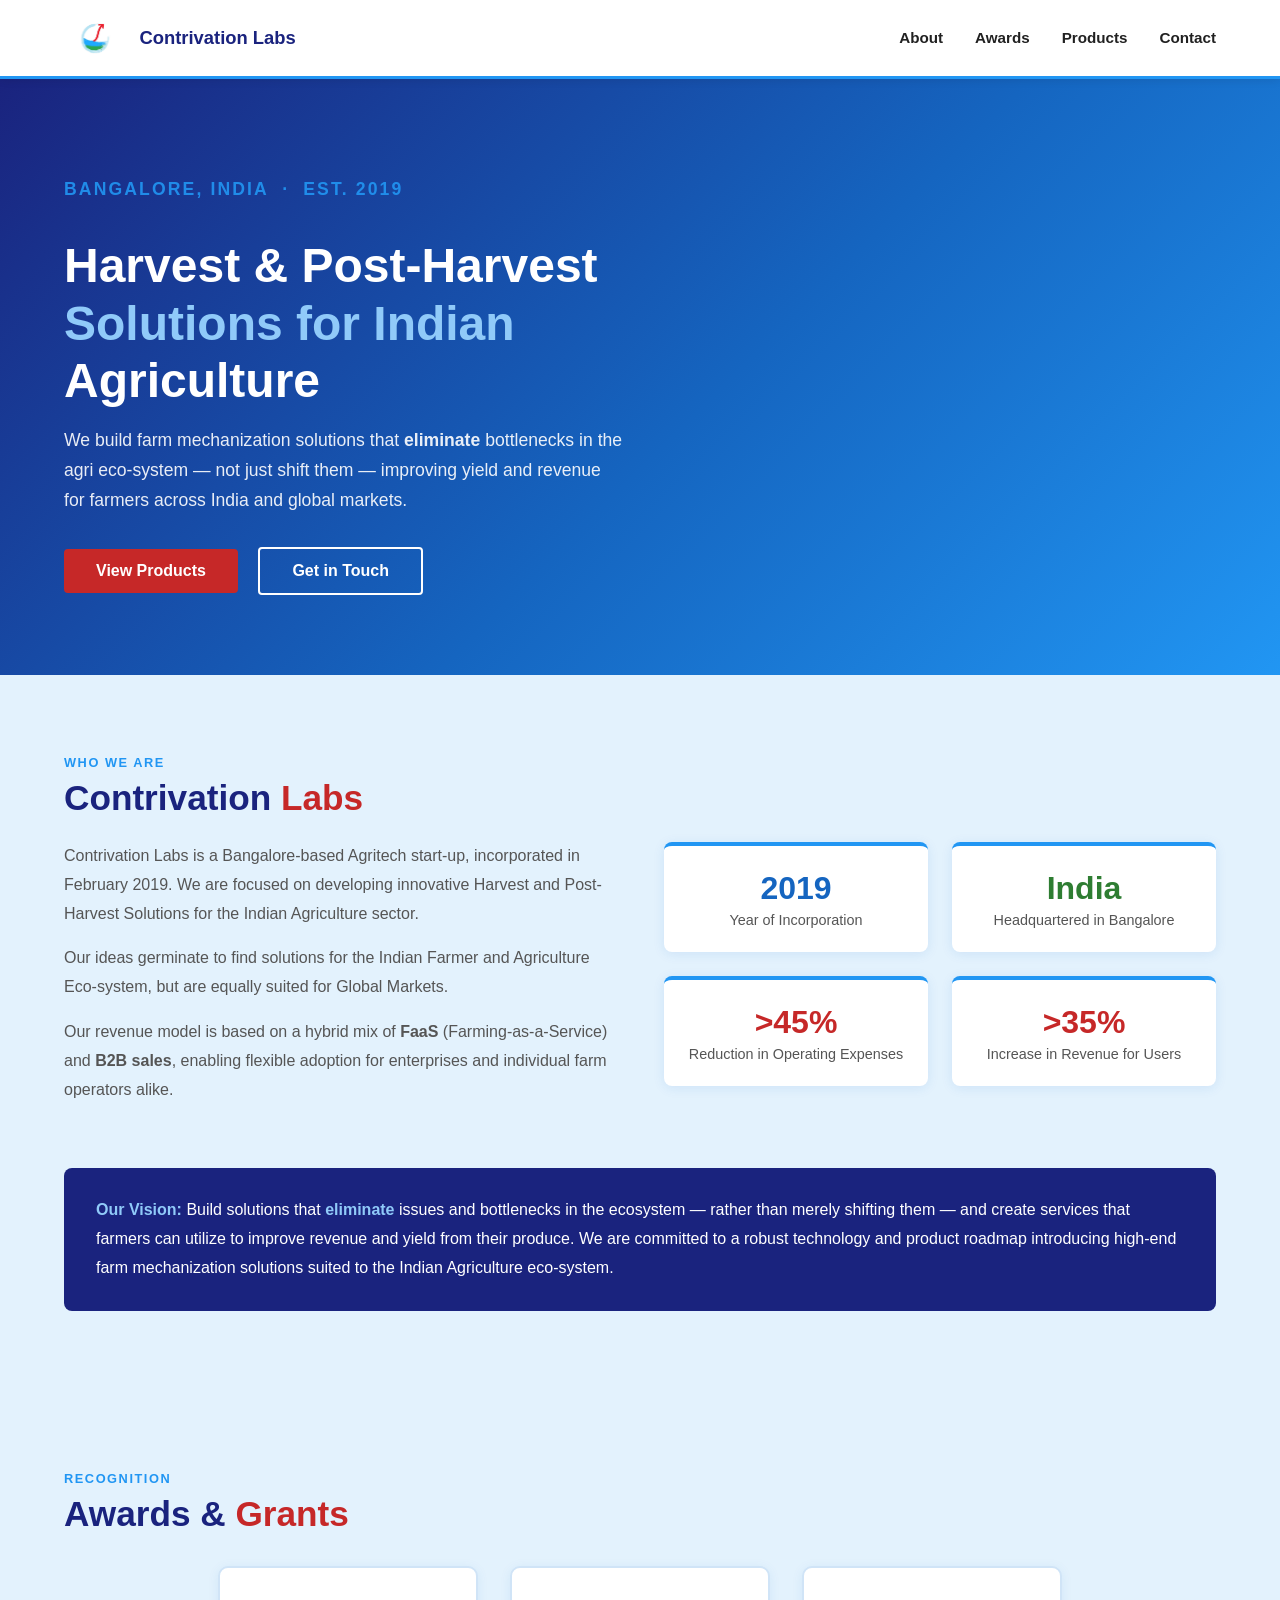
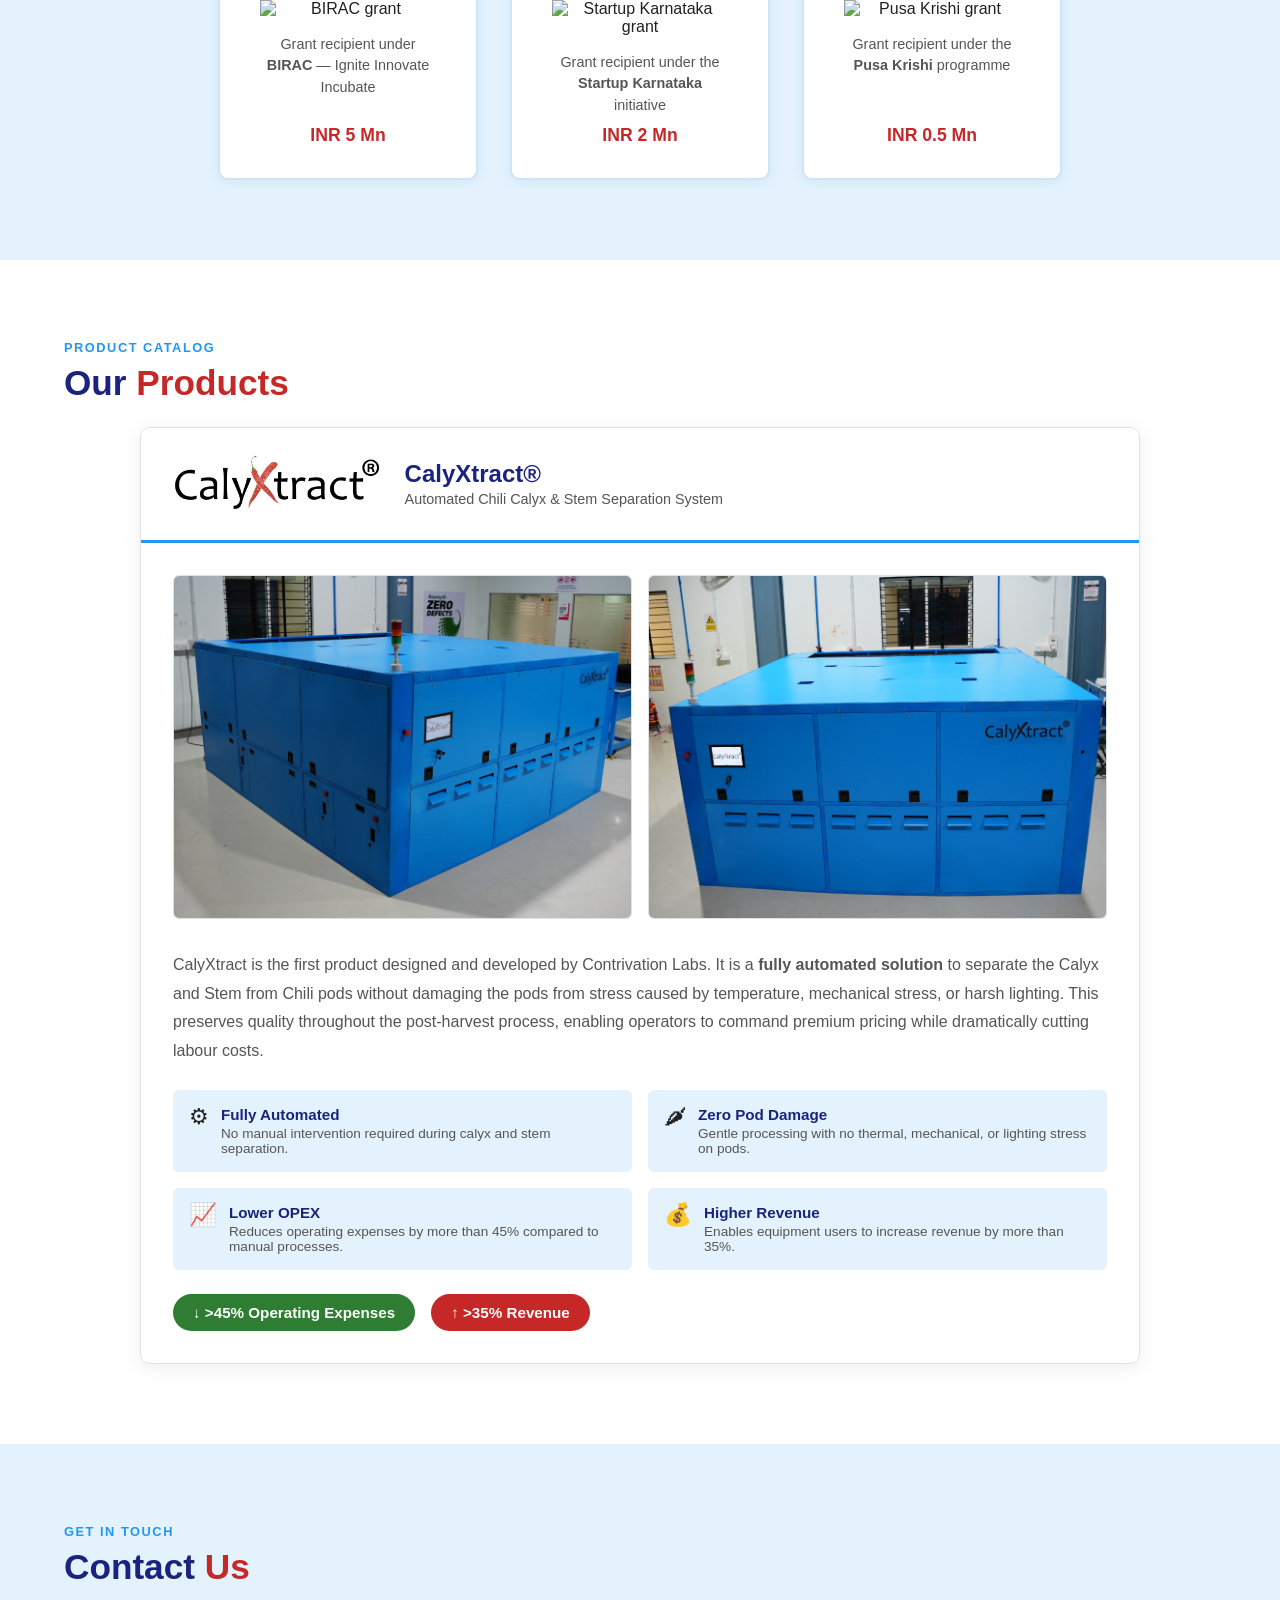
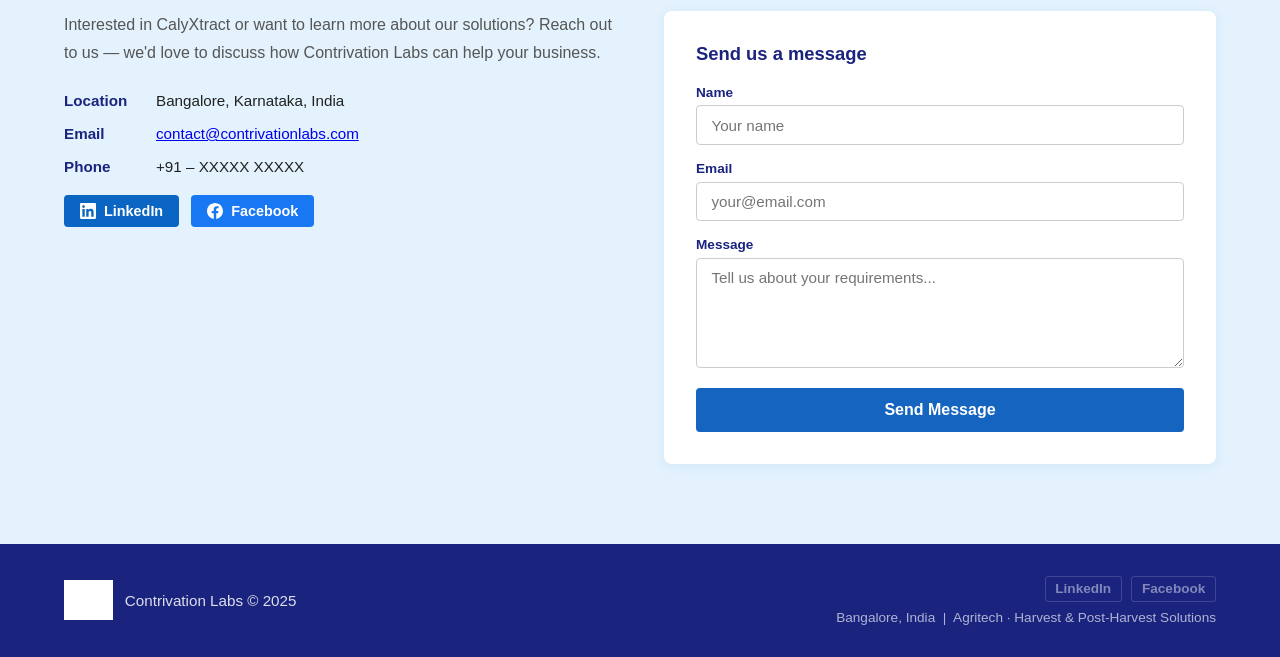
==== index.html @ 37bd9222 "Add 3 awards to section" ====
<!DOCTYPE html>
<html lang="en">
<head>
  <meta charset="UTF-8" />
  <meta name="viewport" content="width=device-width, initial-scale=1.0" />
  <title>Contrivation Labs | Agritech Solutions</title>
  <style>
    *, *::before, *::after { box-sizing: border-box; margin: 0; padding: 0; }

    :root {
      --blue:       #1565C0;
      --blue-light: #2196F3;
      --blue-pale:  #E3F2FD;
      --green:      #2E7D32;
      --red:        #C62828;
      --dark:       #1A237E;
      --text:       #212121;
      --muted:      #555;
      --white:      #ffffff;
    }

    html { scroll-behavior: smooth; }
    body { font-family: 'Segoe UI', Arial, sans-serif; color: var(--text); }

    /* ── NAV ── */
    nav {
      position: sticky; top: 0; z-index: 100;
      background: var(--white);
      border-bottom: 3px solid var(--blue-light);
      display: flex; align-items: center; justify-content: space-between;
      padding: 0.75rem 5%;
      box-shadow: 0 2px 8px rgba(0,0,0,0.08);
    }
    .nav-brand {
      display: flex; align-items: center; gap: 0.75rem;
      text-decoration: none;
    }
    .nav-brand img { height: 52px; width: auto; }
    .nav-brand span {
      font-size: 1.15rem; font-weight: 700;
      color: var(--dark); line-height: 1.2;
    }
    .nav-links { display: flex; gap: 2rem; list-style: none; }
    .nav-links a {
      text-decoration: none; font-weight: 600; font-size: 0.95rem;
      color: var(--text); transition: color 0.2s;
    }
    .nav-links a:hover { color: var(--blue-light); }

    /* ── HERO ── */
    #hero {
      background: linear-gradient(135deg, var(--dark) 0%, var(--blue) 55%, var(--blue-light) 100%);
      color: var(--white);
      padding: 6rem 5% 5rem;
      display: flex; align-items: center; gap: 3rem;
      min-height: 480px;
    }
    .hero-text { flex: 1; }
    .hero-text h1 {
      font-size: clamp(2rem, 4vw, 3rem);
      line-height: 1.2; margin-bottom: 1rem;
    }
    .hero-text h1 span { color: #90CAF9; }
    .hero-text p {
      font-size: 1.1rem; max-width: 560px;
      opacity: 0.9; margin-bottom: 2rem; line-height: 1.7;
    }
    .btn {
      display: inline-block; padding: 0.8rem 2rem;
      border-radius: 4px; font-weight: 700; font-size: 1rem;
      text-decoration: none; transition: opacity 0.2s, transform 0.15s;
    }
    .btn:hover { opacity: 0.85; transform: translateY(-2px); }
    .btn-primary { background: var(--red); color: var(--white); }
    .btn-outline {
      border: 2px solid var(--white); color: var(--white);
      margin-left: 1rem;
    }
    .hero-logo { flex: 0 0 auto; }
    .hero-logo img { height: 200px; width: auto; opacity: 0.92; }

    /* ── SECTIONS ── */
    section { padding: 5rem 5%; }
    .section-label {
      font-size: 0.8rem; font-weight: 700; letter-spacing: 0.12em;
      text-transform: uppercase; color: var(--blue-light);
      margin-bottom: 0.5rem;
    }
    h2.section-title {
      font-size: clamp(1.6rem, 3vw, 2.2rem);
      color: var(--dark); margin-bottom: 1.5rem;
    }
    h2.section-title span { color: var(--red); }

    /* ── ABOUT ── */
    #about { background: var(--blue-pale); }
    .about-grid {
      display: grid;
      grid-template-columns: 1fr 1fr;
      gap: 3rem; align-items: start;
    }
    .about-text p {
      color: var(--muted); line-height: 1.8;
      margin-bottom: 1rem; font-size: 1rem;
    }
    .about-stats {
      display: grid; grid-template-columns: 1fr 1fr;
      gap: 1.5rem;
    }
    .stat-card {
      background: var(--white); border-radius: 8px;
      padding: 1.5rem; text-align: center;
      box-shadow: 0 2px 12px rgba(21,101,192,0.1);
      border-top: 4px solid var(--blue-light);
    }
    .stat-card .stat-num {
      font-size: 2rem; font-weight: 800; color: var(--blue);
    }
    .stat-card .stat-num.red { color: var(--red); }
    .stat-card p { color: var(--muted); font-size: 0.9rem; margin-top: 0.3rem; }
    .vision-box {
      grid-column: 1 / -1;
      background: var(--dark); color: var(--white);
      border-radius: 8px; padding: 1.75rem 2rem;
      font-size: 1rem; line-height: 1.8;
    }
    .vision-box strong { color: #90CAF9; }

    /* ── CATALOG ── */
    #catalog { background: var(--white); }
    .product-card {
      border: 1px solid #e0e0e0; border-radius: 10px;
      overflow: hidden; max-width: 1000px;
      margin: 0 auto;
      box-shadow: 0 4px 20px rgba(0,0,0,0.07);
    }
    .product-header {
      background: var(--white);
      border-bottom: 3px solid var(--blue-light);
      padding: 1.5rem 2rem; display: flex;
      align-items: center; gap: 1.5rem;
    }
    .product-header img { height: 64px; width: auto; }
    .product-header div h3 { font-size: 1.5rem; color: var(--dark); }
    .product-header div p { color: var(--muted); font-size: 0.9rem; margin-top: 0.2rem; }
    .product-body { padding: 2rem; }
    .product-images {
      display: grid; grid-template-columns: 1fr 1fr;
      gap: 1rem; margin-bottom: 2rem;
    }
    .product-images img {
      width: 100%; border-radius: 6px;
      object-fit: cover; aspect-ratio: 4/3;
      border: 1px solid #e0e0e0;
    }
    .product-desc {
      color: var(--muted); line-height: 1.8;
      font-size: 1rem; margin-bottom: 1.5rem;
    }
    .benefits {
      display: grid; grid-template-columns: 1fr 1fr;
      gap: 1rem;
    }
    .benefit {
      display: flex; align-items: flex-start; gap: 0.75rem;
      background: var(--blue-pale); padding: 1rem;
      border-radius: 6px;
    }
    .benefit-icon {
      font-size: 1.4rem; flex-shrink: 0;
      line-height: 1;
    }
    .benefit h4 { font-size: 0.95rem; color: var(--dark); margin-bottom: 0.2rem; }
    .benefit p  { font-size: 0.85rem; color: var(--muted); }
    .savings-bar {
      display: flex; gap: 1rem; margin-top: 1.5rem; flex-wrap: wrap;
    }
    .saving-pill {
      background: var(--green); color: var(--white);
      padding: 0.6rem 1.25rem; border-radius: 30px;
      font-weight: 700; font-size: 0.95rem;
    }
    .saving-pill.red-pill { background: var(--red); }

    /* ── CONTACT ── */
    #contact { background: var(--blue-pale); }
    .contact-grid {
      display: grid; grid-template-columns: 1fr 1fr;
      gap: 3rem; align-items: start;
    }
    .contact-info p {
      color: var(--muted); line-height: 1.8; margin-bottom: 1.5rem;
    }
    .contact-detail {
      display: flex; align-items: flex-start; gap: 0.75rem;
      margin-bottom: 1rem; font-size: 0.95rem; color: var(--text);
    }
    .contact-detail strong { min-width: 80px; color: var(--dark); }
    .contact-form {
      background: var(--white); border-radius: 8px;
      padding: 2rem; box-shadow: 0 2px 12px rgba(21,101,192,0.08);
    }
    .contact-form h3 {
      font-size: 1.15rem; color: var(--dark);
      margin-bottom: 1.25rem;
    }
    .form-group { margin-bottom: 1rem; }
    .form-group label {
      display: block; font-size: 0.85rem; font-weight: 600;
      color: var(--dark); margin-bottom: 0.35rem;
    }
    .form-group input,
    .form-group textarea {
      width: 100%; padding: 0.65rem 0.9rem;
      border: 1px solid #ccc; border-radius: 4px;
      font-size: 0.95rem; font-family: inherit;
      transition: border-color 0.2s;
    }
    .form-group input:focus,
    .form-group textarea:focus {
      outline: none; border-color: var(--blue-light);
      box-shadow: 0 0 0 3px rgba(33,150,243,0.12);
    }
    .form-group textarea { resize: vertical; min-height: 110px; }
    .btn-submit {
      background: var(--blue); color: var(--white);
      border: none; cursor: pointer; width: 100%;
      padding: 0.8rem; border-radius: 4px;
      font-size: 1rem; font-weight: 700;
      transition: background 0.2s, transform 0.15s;
    }
    .btn-submit:hover { background: var(--dark); transform: translateY(-2px); }

    /* ── FOOTER ── */
    footer {
      background: var(--dark); color: var(--white);
      padding: 2rem 5%; display: flex;
      align-items: center; justify-content: space-between;
      flex-wrap: wrap; gap: 1rem;
    }
    footer .footer-brand { display: flex; align-items: center; gap: 0.75rem; }
    footer .footer-brand img { height: 40px; filter: brightness(0) invert(1); }
    footer .footer-brand span { font-size: 0.95rem; opacity: 0.85; }
    footer .footer-right { font-size: 0.85rem; opacity: 0.65; }
    .social-links { display: flex; gap: 0.75rem; margin-top: 1.25rem; }
    .social-btn {
      display: inline-flex; align-items: center; gap: 0.5rem;
      padding: 0.5rem 1rem; border-radius: 4px;
      font-size: 0.9rem; font-weight: 600; text-decoration: none;
      transition: opacity 0.2s, transform 0.15s;
    }
    .social-btn:hover { opacity: 0.85; transform: translateY(-2px); }
    .social-btn.linkedin { background: #0A66C2; color: var(--white); }
    .social-btn.facebook { background: #1877F2; color: var(--white); }
    .footer-social { display: flex; gap: 0.6rem; }
    .footer-social a {
      color: rgba(255,255,255,0.7); font-size: 0.85rem; font-weight: 600;
      text-decoration: none; padding: 0.3rem 0.6rem;
      border: 1px solid rgba(255,255,255,0.25); border-radius: 3px;
      transition: color 0.2s, border-color 0.2s;
    }
    .footer-social a:hover { color: var(--white); border-color: var(--white); }

    /* ── AWARDS ── */
    #awards { background: var(--blue-pale); }
    .awards-grid {
      display: flex; flex-wrap: wrap; gap: 2rem;
      justify-content: center; margin-top: 2rem;
    }
    .award-card {
      display: flex; flex-direction: column; align-items: center;
      background: var(--white); border-radius: 10px;
      padding: 2rem 2.5rem; text-align: center;
      border: 2px solid #d0e4f7;
      box-shadow: 0 2px 12px rgba(21,101,192,0.08);
      max-width: 260px;
      transition: transform 0.2s, box-shadow 0.2s;
    }
    .award-card:hover {
      transform: translateY(-4px);
      box-shadow: 0 6px 20px rgba(21,101,192,0.14);
    }
    .award-card img { width: 100%; max-width: 180px; height: auto; display: block; margin: 0 auto 1rem; }
    .award-card p { font-size: 0.9rem; color: var(--muted); line-height: 1.5; margin-bottom: 0.5rem; }
    .award-amount { font-size: 1.1rem; font-weight: 800; color: var(--red); margin-top: auto; }

    /* ── RESPONSIVE ── */
    @media (max-width: 768px) {
      #hero { flex-direction: column; padding: 4rem 5%; }
      .hero-logo { display: none; }
      .about-grid { grid-template-columns: 1fr; }
      .about-stats { grid-template-columns: 1fr 1fr; }
      .product-images { grid-template-columns: 1fr; }
      .benefits { grid-template-columns: 1fr; }
      .contact-grid { grid-template-columns: 1fr; }
      .nav-links { gap: 1rem; }
      footer { flex-direction: column; text-align: center; }
    }
  </style>
</head>
<body>

<!-- NAV -->
<nav>
  <a class="nav-brand" href="#hero">
    <img src="media/Logo_Contrivation%20Labs.JPG" alt="Contrivation Labs logo" />
    <span>Contrivation Labs</span>
  </a>
  <ul class="nav-links">
    <li><a href="#about">About</a></li>
    <li><a href="#awards">Awards</a></li>
    <li><a href="#catalog">Products</a></li>
    <li><a href="#contact">Contact</a></li>
  </ul>
</nav>

<!-- HERO -->
<section id="hero">
  <div class="hero-text">
    <p class="section-label">Bangalore, India &nbsp;·&nbsp; Est. 2019</p>
    <h1>Harvest &amp; Post-Harvest<br><span>Solutions for Indian</span><br>Agriculture</h1>
    <p>
      We build farm mechanization solutions that <strong>eliminate</strong> bottlenecks
      in the agri eco-system — not just shift them — improving yield and revenue
      for farmers across India and global markets.
    </p>
    <a class="btn btn-primary" href="#catalog">View Products</a>
    <a class="btn btn-outline" href="#contact">Get in Touch</a>
  </div>
</section>

<!-- ABOUT -->
<section id="about">
  <div>
    <p class="section-label">Who We Are</p>
    <h2 class="section-title">Contrivation <span>Labs</span></h2>
  </div>
  <div class="about-grid">
    <div class="about-text">
      <p>
        Contrivation Labs is a Bangalore-based Agritech start-up, incorporated in
        February 2019. We are focused on developing innovative Harvest and Post-Harvest
        Solutions for the Indian Agriculture sector.
      </p>
      <p>
        Our ideas germinate to find solutions for the Indian Farmer and Agriculture
        Eco-system, but are equally suited for Global Markets.
      </p>
      <p>
        Our revenue model is based on a hybrid mix of <strong>FaaS</strong> (Farming-as-a-Service)
        and <strong>B2B sales</strong>, enabling flexible adoption for enterprises and individual
        farm operators alike.
      </p>
    </div>
    <div class="about-stats">
      <div class="stat-card">
        <div class="stat-num">2019</div>
        <p>Year of Incorporation</p>
      </div>
      <div class="stat-card">
        <div class="stat-num" style="color:var(--green)">India</div>
        <p>Headquartered in Bangalore</p>
      </div>
      <div class="stat-card">
        <div class="stat-num red">&gt;45%</div>
        <p>Reduction in Operating Expenses</p>
      </div>
      <div class="stat-card">
        <div class="stat-num red">&gt;35%</div>
        <p>Increase in Revenue for Users</p>
      </div>
    </div>
    <div class="vision-box">
      <strong>Our Vision:</strong> Build solutions that <strong>eliminate</strong> issues
      and bottlenecks in the ecosystem — rather than merely shifting them — and create
      services that farmers can utilize to improve revenue and yield from their produce.
      We are committed to a robust technology and product roadmap introducing high-end
      farm mechanization solutions suited to the Indian Agriculture eco-system.
    </div>
  </div>
</section>

<!-- AWARDS -->
<section id="awards">
  <p class="section-label">Recognition</p>
  <h2 class="section-title">Awards &amp; <span>Grants</span></h2>
  <div class="awards-grid">
    <div class="award-card">
      <img src="media/birac.png" alt="BIRAC grant" />
      <p>Grant recipient under <strong>BIRAC</strong> — Ignite Innovate Incubate</p>
      <span class="award-amount">INR 5 Mn</span>
    </div>
    <div class="award-card">
      <img src="media/startup_karnataka.png" alt="Startup Karnataka grant" />
      <p>Grant recipient under the <strong>Startup Karnataka</strong> initiative</p>
      <span class="award-amount">INR 2 Mn</span>
    </div>
    <div class="award-card">
      <img src="media/pusa_krishi.png" alt="Pusa Krishi grant" />
      <p>Grant recipient under the <strong>Pusa Krishi</strong> programme</p>
      <span class="award-amount">INR 0.5 Mn</span>
    </div>
  </div>
</section>

<!-- CATALOG -->
<section id="catalog">
  <p class="section-label">Product Catalog</p>
  <h2 class="section-title">Our <span>Products</span></h2>

  <div class="product-card">
    <div class="product-header">
      <img src="media/calyxtract_logo.png" alt="CalyXtract logo" />
      <div>
        <h3>CalyXtract&reg;</h3>
        <p>Automated Chili Calyx &amp; Stem Separation System</p>
      </div>
    </div>
    <div class="product-body">
      <div class="product-images">
        <img src="media/Calyxtract-productpic1.JPG" alt="CalyXtract machine — front-angle view" />
        <img src="media/Calyxtract-productpic2.JPG" alt="CalyXtract machine — front view" />
      </div>

      <p class="product-desc">
        CalyXtract is the first product designed and developed by Contrivation Labs. It is a
        <strong>fully automated solution</strong> to separate the Calyx and Stem from Chili pods
        without damaging the pods from stress caused by temperature, mechanical stress, or
        harsh lighting. This preserves quality throughout the post-harvest process, enabling
        operators to command premium pricing while dramatically cutting labour costs.
      </p>

      <div class="benefits">
        <div class="benefit">
          <div class="benefit-icon">&#9881;</div>
          <div>
            <h4>Fully Automated</h4>
            <p>No manual intervention required during calyx and stem separation.</p>
          </div>
        </div>
        <div class="benefit">
          <div class="benefit-icon">&#127798;</div>
          <div>
            <h4>Zero Pod Damage</h4>
            <p>Gentle processing with no thermal, mechanical, or lighting stress on pods.</p>
          </div>
        </div>
        <div class="benefit">
          <div class="benefit-icon">&#128200;</div>
          <div>
            <h4>Lower OPEX</h4>
            <p>Reduces operating expenses by more than 45% compared to manual processes.</p>
          </div>
        </div>
        <div class="benefit">
          <div class="benefit-icon">&#128176;</div>
          <div>
            <h4>Higher Revenue</h4>
            <p>Enables equipment users to increase revenue by more than 35%.</p>
          </div>
        </div>
      </div>

      <div class="savings-bar">
        <span class="saving-pill">&#8595; &gt;45% Operating Expenses</span>
        <span class="saving-pill red-pill">&#8593; &gt;35% Revenue</span>
      </div>
    </div>
  </div>
</section>

<!-- CONTACT -->
<section id="contact">
  <p class="section-label">Get In Touch</p>
  <h2 class="section-title">Contact <span>Us</span></h2>
  <div class="contact-grid">
    <div class="contact-info">
      <p>
        Interested in CalyXtract or want to learn more about our solutions?
        Reach out to us — we'd love to discuss how Contrivation Labs can help
        your business.
      </p>
      <div class="contact-detail">
        <strong>Location</strong>
        <span>Bangalore, Karnataka, India</span>
      </div>
      <div class="contact-detail">
        <strong>Email</strong>
        <!-- TODO: replace with your contact email -->
        <a href="mailto:contact@contrivationlabs.com">contact@contrivationlabs.com</a>
      </div>
      <div class="contact-detail">
        <strong>Phone</strong>
        <!-- TODO: replace with your phone number -->
        <span>+91 &ndash; XXXXX XXXXX</span>
      </div>
      <div class="social-links">
        <a class="social-btn linkedin" href="https://www.linkedin.com/company/contrivation-labs-pvt-ltd/" target="_blank" rel="noopener">
          <svg width="16" height="16" viewBox="0 0 24 24" fill="currentColor"><path d="M20.45 20.45h-3.55v-5.57c0-1.33-.03-3.04-1.85-3.04-1.85 0-2.14 1.45-2.14 2.94v5.67H9.36V9h3.41v1.56h.05c.47-.9 1.63-1.85 3.35-1.85 3.58 0 4.25 2.36 4.25 5.43v6.31zM5.34 7.43a2.06 2.06 0 1 1 0-4.12 2.06 2.06 0 0 1 0 4.12zm1.78 13.02H3.56V9h3.56v11.45zM22.23 0H1.77C.79 0 0 .77 0 1.72v20.56C0 23.23.79 24 1.77 24h20.46C23.2 24 24 23.23 24 22.28V1.72C24 .77 23.2 0 22.23 0z"/></svg>
          LinkedIn
        </a>
        <a class="social-btn facebook" href="https://www.facebook.com/contrivation.labs?mibextid=ZbWKwL" target="_blank" rel="noopener">
          <svg width="16" height="16" viewBox="0 0 24 24" fill="currentColor"><path d="M24 12.07C24 5.41 18.63 0 12 0S0 5.41 0 12.07C0 18.1 4.39 23.1 10.13 24v-8.44H7.08v-3.49h3.04V9.41c0-3.02 1.8-4.7 4.54-4.7 1.31 0 2.68.24 2.68.24v2.97h-1.51c-1.49 0-1.95.93-1.95 1.88v2.27h3.32l-.53 3.49h-2.79V24C19.61 23.1 24 18.1 24 12.07z"/></svg>
          Facebook
        </a>
      </div>
    </div>

    <div class="contact-form">
      <h3>Send us a message</h3>
      <form action="https://formspree.io/f/YOUR_FORM_ID" method="POST">
        <div class="form-group">
          <label for="name">Name</label>
          <input type="text" id="name" name="name" placeholder="Your name" required />
        </div>
        <div class="form-group">
          <label for="email">Email</label>
          <input type="email" id="email" name="email" placeholder="your@email.com" required />
        </div>
        <div class="form-group">
          <label for="message">Message</label>
          <textarea id="message" name="message" placeholder="Tell us about your requirements..." required></textarea>
        </div>
        <button type="submit" class="btn-submit">Send Message</button>
      </form>
    </div>
  </div>
</section>

<!-- FOOTER -->
<footer>
  <div class="footer-brand">
    <img src="media/Logo_Contrivation%20Labs.JPG" alt="Contrivation Labs" />
    <span>Contrivation Labs &copy; 2025</span>
  </div>
  <div class="footer-right" style="display:flex; flex-direction:column; align-items:flex-end; gap:0.5rem;">
    <div class="footer-social">
      <a href="https://www.linkedin.com/company/contrivation-labs-pvt-ltd/" target="_blank" rel="noopener">LinkedIn</a>
      <a href="https://www.facebook.com/contrivation.labs?mibextid=ZbWKwL" target="_blank" rel="noopener">Facebook</a>
    </div>
    <span>Bangalore, India &nbsp;|&nbsp; Agritech &middot; Harvest &amp; Post-Harvest Solutions</span>
  </div>
</footer>

</body>
</html>
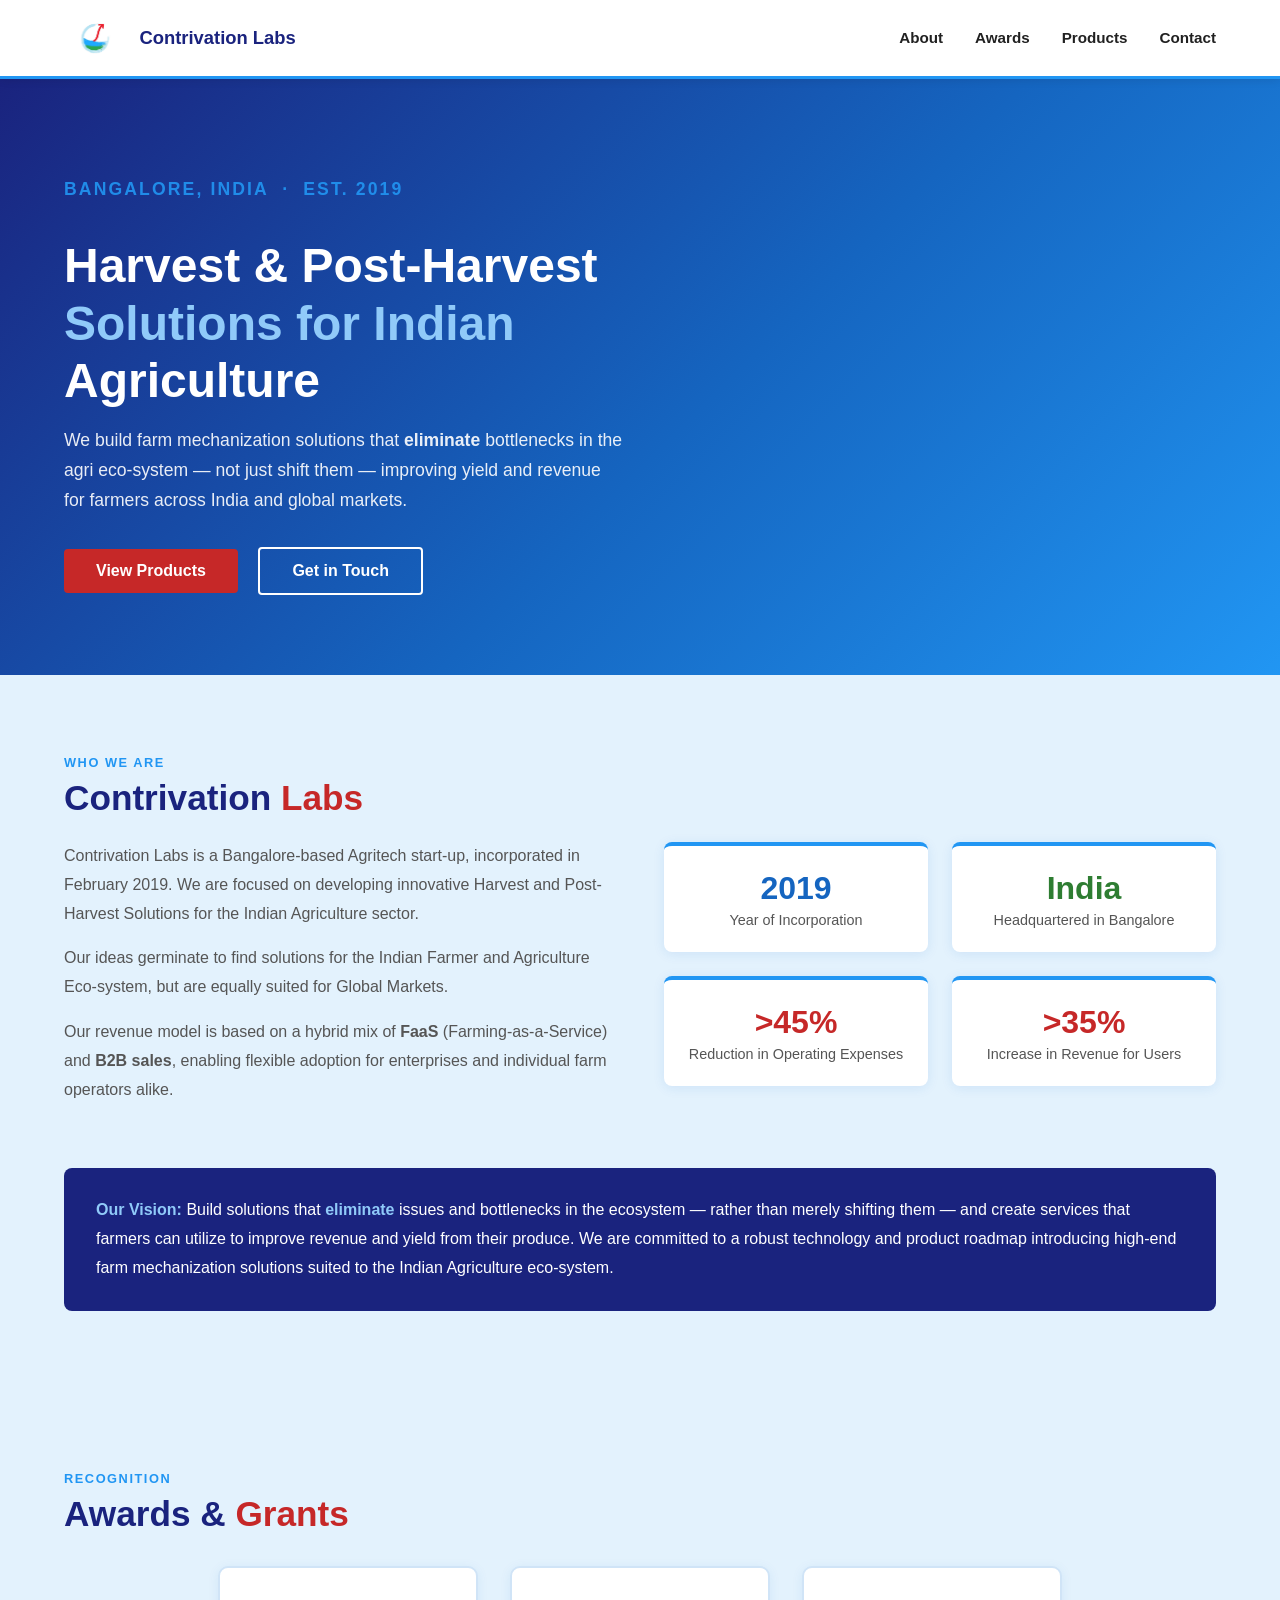
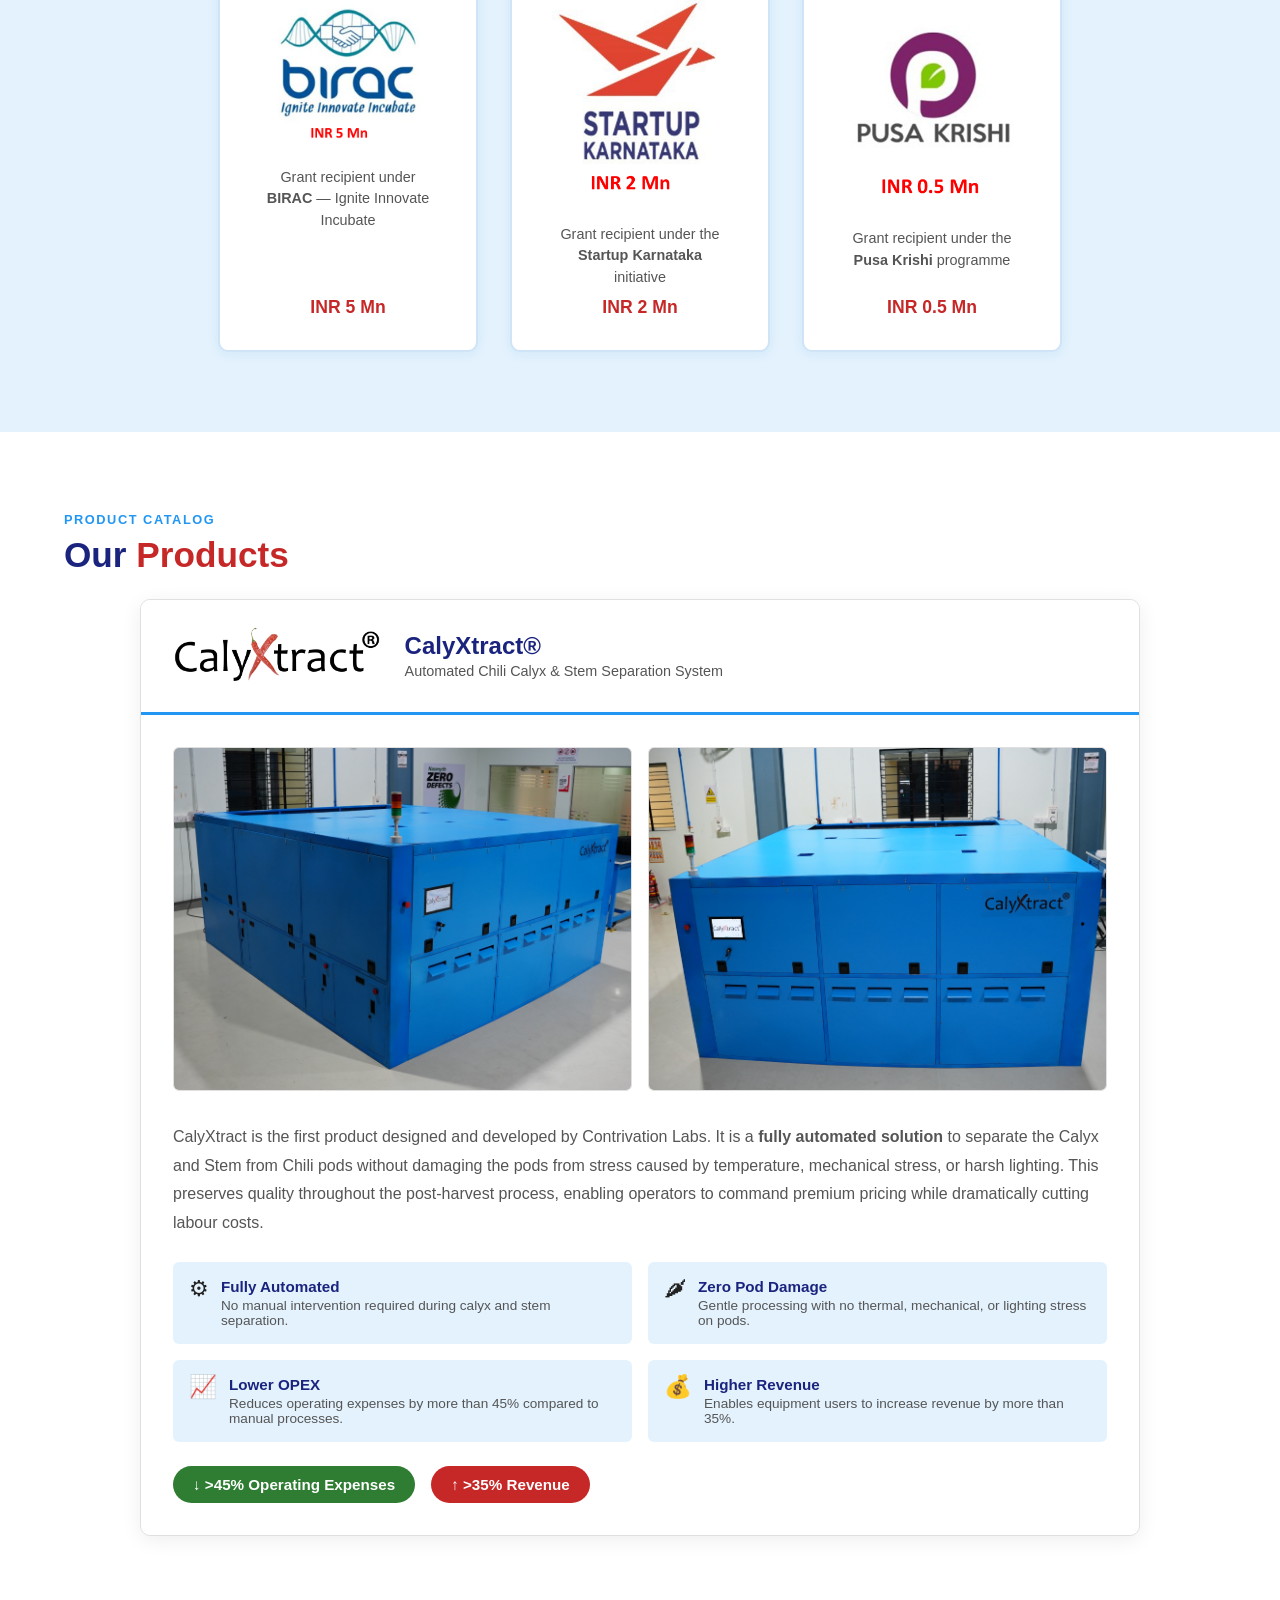
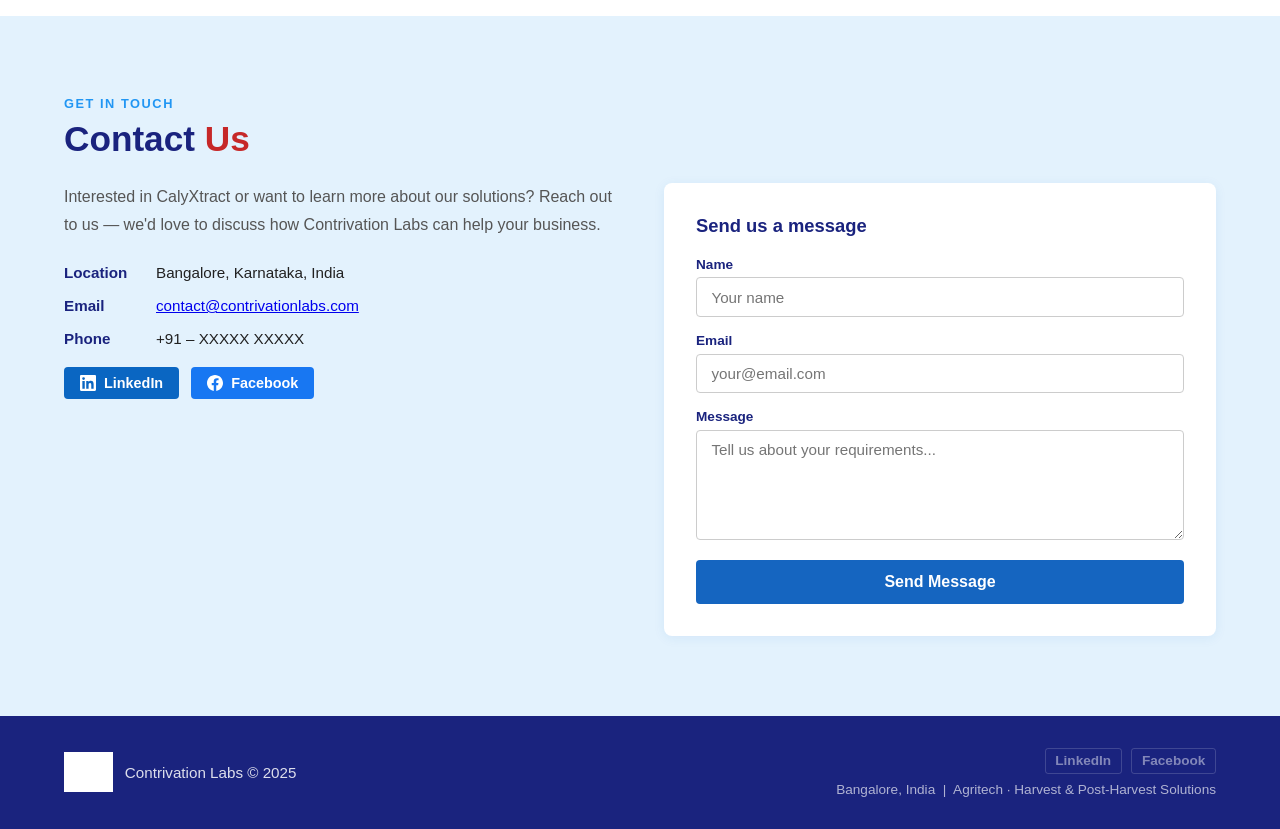
==== commit 18bcdccd: "Split index file and create separate styles.css" ====
--- a/index.html
+++ b/index.html
@@ -4,299 +4,7 @@
   <meta charset="UTF-8" />
   <meta name="viewport" content="width=device-width, initial-scale=1.0" />
   <title>Contrivation Labs | Agritech Solutions</title>
-  <style>
-    *, *::before, *::after { box-sizing: border-box; margin: 0; padding: 0; }
-
-    :root {
-      --blue:       #1565C0;
-      --blue-light: #2196F3;
-      --blue-pale:  #E3F2FD;
-      --green:      #2E7D32;
-      --red:        #C62828;
-      --dark:       #1A237E;
-      --text:       #212121;
-      --muted:      #555;
-      --white:      #ffffff;
-    }
-
-    html { scroll-behavior: smooth; }
-    body { font-family: 'Segoe UI', Arial, sans-serif; color: var(--text); }
-
-    /* ── NAV ── */
-    nav {
-      position: sticky; top: 0; z-index: 100;
-      background: var(--white);
-      border-bottom: 3px solid var(--blue-light);
-      display: flex; align-items: center; justify-content: space-between;
-      padding: 0.75rem 5%;
-      box-shadow: 0 2px 8px rgba(0,0,0,0.08);
-    }
-    .nav-brand {
-      display: flex; align-items: center; gap: 0.75rem;
-      text-decoration: none;
-    }
-    .nav-brand img { height: 52px; width: auto; }
-    .nav-brand span {
-      font-size: 1.15rem; font-weight: 700;
-      color: var(--dark); line-height: 1.2;
-    }
-    .nav-links { display: flex; gap: 2rem; list-style: none; }
-    .nav-links a {
-      text-decoration: none; font-weight: 600; font-size: 0.95rem;
-      color: var(--text); transition: color 0.2s;
-    }
-    .nav-links a:hover { color: var(--blue-light); }
-
-    /* ── HERO ── */
-    #hero {
-      background: linear-gradient(135deg, var(--dark) 0%, var(--blue) 55%, var(--blue-light) 100%);
-      color: var(--white);
-      padding: 6rem 5% 5rem;
-      display: flex; align-items: center; gap: 3rem;
-      min-height: 480px;
-    }
-    .hero-text { flex: 1; }
-    .hero-text h1 {
-      font-size: clamp(2rem, 4vw, 3rem);
-      line-height: 1.2; margin-bottom: 1rem;
-    }
-    .hero-text h1 span { color: #90CAF9; }
-    .hero-text p {
-      font-size: 1.1rem; max-width: 560px;
-      opacity: 0.9; margin-bottom: 2rem; line-height: 1.7;
-    }
-    .btn {
-      display: inline-block; padding: 0.8rem 2rem;
-      border-radius: 4px; font-weight: 700; font-size: 1rem;
-      text-decoration: none; transition: opacity 0.2s, transform 0.15s;
-    }
-    .btn:hover { opacity: 0.85; transform: translateY(-2px); }
-    .btn-primary { background: var(--red); color: var(--white); }
-    .btn-outline {
-      border: 2px solid var(--white); color: var(--white);
-      margin-left: 1rem;
-    }
-    .hero-logo { flex: 0 0 auto; }
-    .hero-logo img { height: 200px; width: auto; opacity: 0.92; }
-
-    /* ── SECTIONS ── */
-    section { padding: 5rem 5%; }
-    .section-label {
-      font-size: 0.8rem; font-weight: 700; letter-spacing: 0.12em;
-      text-transform: uppercase; color: var(--blue-light);
-      margin-bottom: 0.5rem;
-    }
-    h2.section-title {
-      font-size: clamp(1.6rem, 3vw, 2.2rem);
-      color: var(--dark); margin-bottom: 1.5rem;
-    }
-    h2.section-title span { color: var(--red); }
-
-    /* ── ABOUT ── */
-    #about { background: var(--blue-pale); }
-    .about-grid {
-      display: grid;
-      grid-template-columns: 1fr 1fr;
-      gap: 3rem; align-items: start;
-    }
-    .about-text p {
-      color: var(--muted); line-height: 1.8;
-      margin-bottom: 1rem; font-size: 1rem;
-    }
-    .about-stats {
-      display: grid; grid-template-columns: 1fr 1fr;
-      gap: 1.5rem;
-    }
-    .stat-card {
-      background: var(--white); border-radius: 8px;
-      padding: 1.5rem; text-align: center;
-      box-shadow: 0 2px 12px rgba(21,101,192,0.1);
-      border-top: 4px solid var(--blue-light);
-    }
-    .stat-card .stat-num {
-      font-size: 2rem; font-weight: 800; color: var(--blue);
-    }
-    .stat-card .stat-num.red { color: var(--red); }
-    .stat-card p { color: var(--muted); font-size: 0.9rem; margin-top: 0.3rem; }
-    .vision-box {
-      grid-column: 1 / -1;
-      background: var(--dark); color: var(--white);
-      border-radius: 8px; padding: 1.75rem 2rem;
-      font-size: 1rem; line-height: 1.8;
-    }
-    .vision-box strong { color: #90CAF9; }
-
-    /* ── CATALOG ── */
-    #catalog { background: var(--white); }
-    .product-card {
-      border: 1px solid #e0e0e0; border-radius: 10px;
-      overflow: hidden; max-width: 1000px;
-      margin: 0 auto;
-      box-shadow: 0 4px 20px rgba(0,0,0,0.07);
-    }
-    .product-header {
-      background: var(--white);
-      border-bottom: 3px solid var(--blue-light);
-      padding: 1.5rem 2rem; display: flex;
-      align-items: center; gap: 1.5rem;
-    }
-    .product-header img { height: 64px; width: auto; }
-    .product-header div h3 { font-size: 1.5rem; color: var(--dark); }
-    .product-header div p { color: var(--muted); font-size: 0.9rem; margin-top: 0.2rem; }
-    .product-body { padding: 2rem; }
-    .product-images {
-      display: grid; grid-template-columns: 1fr 1fr;
-      gap: 1rem; margin-bottom: 2rem;
-    }
-    .product-images img {
-      width: 100%; border-radius: 6px;
-      object-fit: cover; aspect-ratio: 4/3;
-      border: 1px solid #e0e0e0;
-    }
-    .product-desc {
-      color: var(--muted); line-height: 1.8;
-      font-size: 1rem; margin-bottom: 1.5rem;
-    }
-    .benefits {
-      display: grid; grid-template-columns: 1fr 1fr;
-      gap: 1rem;
-    }
-    .benefit {
-      display: flex; align-items: flex-start; gap: 0.75rem;
-      background: var(--blue-pale); padding: 1rem;
-      border-radius: 6px;
-    }
-    .benefit-icon {
-      font-size: 1.4rem; flex-shrink: 0;
-      line-height: 1;
-    }
-    .benefit h4 { font-size: 0.95rem; color: var(--dark); margin-bottom: 0.2rem; }
-    .benefit p  { font-size: 0.85rem; color: var(--muted); }
-    .savings-bar {
-      display: flex; gap: 1rem; margin-top: 1.5rem; flex-wrap: wrap;
-    }
-    .saving-pill {
-      background: var(--green); color: var(--white);
-      padding: 0.6rem 1.25rem; border-radius: 30px;
-      font-weight: 700; font-size: 0.95rem;
-    }
-    .saving-pill.red-pill { background: var(--red); }
-
-    /* ── CONTACT ── */
-    #contact { background: var(--blue-pale); }
-    .contact-grid {
-      display: grid; grid-template-columns: 1fr 1fr;
-      gap: 3rem; align-items: start;
-    }
-    .contact-info p {
-      color: var(--muted); line-height: 1.8; margin-bottom: 1.5rem;
-    }
-    .contact-detail {
-      display: flex; align-items: flex-start; gap: 0.75rem;
-      margin-bottom: 1rem; font-size: 0.95rem; color: var(--text);
-    }
-    .contact-detail strong { min-width: 80px; color: var(--dark); }
-    .contact-form {
-      background: var(--white); border-radius: 8px;
-      padding: 2rem; box-shadow: 0 2px 12px rgba(21,101,192,0.08);
-    }
-    .contact-form h3 {
-      font-size: 1.15rem; color: var(--dark);
-      margin-bottom: 1.25rem;
-    }
-    .form-group { margin-bottom: 1rem; }
-    .form-group label {
-      display: block; font-size: 0.85rem; font-weight: 600;
-      color: var(--dark); margin-bottom: 0.35rem;
-    }
-    .form-group input,
-    .form-group textarea {
-      width: 100%; padding: 0.65rem 0.9rem;
-      border: 1px solid #ccc; border-radius: 4px;
-      font-size: 0.95rem; font-family: inherit;
-      transition: border-color 0.2s;
-    }
-    .form-group input:focus,
-    .form-group textarea:focus {
-      outline: none; border-color: var(--blue-light);
-      box-shadow: 0 0 0 3px rgba(33,150,243,0.12);
-    }
-    .form-group textarea { resize: vertical; min-height: 110px; }
-    .btn-submit {
-      background: var(--blue); color: var(--white);
-      border: none; cursor: pointer; width: 100%;
-      padding: 0.8rem; border-radius: 4px;
-      font-size: 1rem; font-weight: 700;
-      transition: background 0.2s, transform 0.15s;
-    }
-    .btn-submit:hover { background: var(--dark); transform: translateY(-2px); }
-
-    /* ── FOOTER ── */
-    footer {
-      background: var(--dark); color: var(--white);
-      padding: 2rem 5%; display: flex;
-      align-items: center; justify-content: space-between;
-      flex-wrap: wrap; gap: 1rem;
-    }
-    footer .footer-brand { display: flex; align-items: center; gap: 0.75rem; }
-    footer .footer-brand img { height: 40px; filter: brightness(0) invert(1); }
-    footer .footer-brand span { font-size: 0.95rem; opacity: 0.85; }
-    footer .footer-right { font-size: 0.85rem; opacity: 0.65; }
-    .social-links { display: flex; gap: 0.75rem; margin-top: 1.25rem; }
-    .social-btn {
-      display: inline-flex; align-items: center; gap: 0.5rem;
-      padding: 0.5rem 1rem; border-radius: 4px;
-      font-size: 0.9rem; font-weight: 600; text-decoration: none;
-      transition: opacity 0.2s, transform 0.15s;
-    }
-    .social-btn:hover { opacity: 0.85; transform: translateY(-2px); }
-    .social-btn.linkedin { background: #0A66C2; color: var(--white); }
-    .social-btn.facebook { background: #1877F2; color: var(--white); }
-    .footer-social { display: flex; gap: 0.6rem; }
-    .footer-social a {
-      color: rgba(255,255,255,0.7); font-size: 0.85rem; font-weight: 600;
-      text-decoration: none; padding: 0.3rem 0.6rem;
-      border: 1px solid rgba(255,255,255,0.25); border-radius: 3px;
-      transition: color 0.2s, border-color 0.2s;
-    }
-    .footer-social a:hover { color: var(--white); border-color: var(--white); }
-
-    /* ── AWARDS ── */
-    #awards { background: var(--blue-pale); }
-    .awards-grid {
-      display: flex; flex-wrap: wrap; gap: 2rem;
-      justify-content: center; margin-top: 2rem;
-    }
-    .award-card {
-      display: flex; flex-direction: column; align-items: center;
-      background: var(--white); border-radius: 10px;
-      padding: 2rem 2.5rem; text-align: center;
-      border: 2px solid #d0e4f7;
-      box-shadow: 0 2px 12px rgba(21,101,192,0.08);
-      max-width: 260px;
-      transition: transform 0.2s, box-shadow 0.2s;
-    }
-    .award-card:hover {
-      transform: translateY(-4px);
-      box-shadow: 0 6px 20px rgba(21,101,192,0.14);
-    }
-    .award-card img { width: 100%; max-width: 180px; height: auto; display: block; margin: 0 auto 1rem; }
-    .award-card p { font-size: 0.9rem; color: var(--muted); line-height: 1.5; margin-bottom: 0.5rem; }
-    .award-amount { font-size: 1.1rem; font-weight: 800; color: var(--red); margin-top: auto; }
-
-    /* ── RESPONSIVE ── */
-    @media (max-width: 768px) {
-      #hero { flex-direction: column; padding: 4rem 5%; }
-      .hero-logo { display: none; }
-      .about-grid { grid-template-columns: 1fr; }
-      .about-stats { grid-template-columns: 1fr 1fr; }
-      .product-images { grid-template-columns: 1fr; }
-      .benefits { grid-template-columns: 1fr; }
-      .contact-grid { grid-template-columns: 1fr; }
-      .nav-links { gap: 1rem; }
-      footer { flex-direction: column; text-align: center; }
-    }
-  </style>
+  <link rel="stylesheet" href="styles.css" />
 </head>
 <body>
 
@@ -421,7 +129,6 @@
         <img src="media/Calyxtract-productpic1.JPG" alt="CalyXtract machine — front-angle view" />
         <img src="media/Calyxtract-productpic2.JPG" alt="CalyXtract machine — front view" />
       </div>
-
       <p class="product-desc">
         CalyXtract is the first product designed and developed by Contrivation Labs. It is a
         <strong>fully automated solution</strong> to separate the Calyx and Stem from Chili pods
@@ -429,7 +136,6 @@
         harsh lighting. This preserves quality throughout the post-harvest process, enabling
         operators to command premium pricing while dramatically cutting labour costs.
       </p>
-
       <div class="benefits">
         <div class="benefit">
           <div class="benefit-icon">&#9881;</div>
@@ -460,7 +166,6 @@
           </div>
         </div>
       </div>
-
       <div class="savings-bar">
         <span class="saving-pill">&#8595; &gt;45% Operating Expenses</span>
         <span class="saving-pill red-pill">&#8593; &gt;35% Revenue</span>
--- a/styles.css
+++ b/styles.css
@@ -0,0 +1,290 @@
+*, *::before, *::after { box-sizing: border-box; margin: 0; padding: 0; }
+
+:root {
+  --blue:       #1565C0;
+  --blue-light: #2196F3;
+  --blue-pale:  #E3F2FD;
+  --green:      #2E7D32;
+  --red:        #C62828;
+  --dark:       #1A237E;
+  --text:       #212121;
+  --muted:      #555;
+  --white:      #ffffff;
+}
+
+html { scroll-behavior: smooth; }
+body { font-family: 'Segoe UI', Arial, sans-serif; color: var(--text); }
+
+/* ── NAV ── */
+nav {
+  position: sticky; top: 0; z-index: 100;
+  background: var(--white);
+  border-bottom: 3px solid var(--blue-light);
+  display: flex; align-items: center; justify-content: space-between;
+  padding: 0.75rem 5%;
+  box-shadow: 0 2px 8px rgba(0,0,0,0.08);
+}
+.nav-brand {
+  display: flex; align-items: center; gap: 0.75rem;
+  text-decoration: none;
+}
+.nav-brand img { height: 52px; width: auto; }
+.nav-brand span {
+  font-size: 1.15rem; font-weight: 700;
+  color: var(--dark); line-height: 1.2;
+}
+.nav-links { display: flex; gap: 2rem; list-style: none; }
+.nav-links a {
+  text-decoration: none; font-weight: 600; font-size: 0.95rem;
+  color: var(--text); transition: color 0.2s;
+}
+.nav-links a:hover { color: var(--blue-light); }
+
+/* ── HERO ── */
+#hero {
+  background: linear-gradient(135deg, var(--dark) 0%, var(--blue) 55%, var(--blue-light) 100%);
+  color: var(--white);
+  padding: 6rem 5% 5rem;
+  display: flex; align-items: center; gap: 3rem;
+  min-height: 480px;
+}
+.hero-text { flex: 1; }
+.hero-text h1 {
+  font-size: clamp(2rem, 4vw, 3rem);
+  line-height: 1.2; margin-bottom: 1rem;
+}
+.hero-text h1 span { color: #90CAF9; }
+.hero-text p {
+  font-size: 1.1rem; max-width: 560px;
+  opacity: 0.9; margin-bottom: 2rem; line-height: 1.7;
+}
+.btn {
+  display: inline-block; padding: 0.8rem 2rem;
+  border-radius: 4px; font-weight: 700; font-size: 1rem;
+  text-decoration: none; transition: opacity 0.2s, transform 0.15s;
+}
+.btn:hover { opacity: 0.85; transform: translateY(-2px); }
+.btn-primary { background: var(--red); color: var(--white); }
+.btn-outline {
+  border: 2px solid var(--white); color: var(--white);
+  margin-left: 1rem;
+}
+
+/* ── SECTIONS ── */
+section { padding: 5rem 5%; }
+.section-label {
+  font-size: 0.8rem; font-weight: 700; letter-spacing: 0.12em;
+  text-transform: uppercase; color: var(--blue-light);
+  margin-bottom: 0.5rem;
+}
+h2.section-title {
+  font-size: clamp(1.6rem, 3vw, 2.2rem);
+  color: var(--dark); margin-bottom: 1.5rem;
+}
+h2.section-title span { color: var(--red); }
+
+/* ── ABOUT ── */
+#about { background: var(--blue-pale); }
+.about-grid {
+  display: grid;
+  grid-template-columns: 1fr 1fr;
+  gap: 3rem; align-items: start;
+}
+.about-text p {
+  color: var(--muted); line-height: 1.8;
+  margin-bottom: 1rem; font-size: 1rem;
+}
+.about-stats {
+  display: grid; grid-template-columns: 1fr 1fr;
+  gap: 1.5rem;
+}
+.stat-card {
+  background: var(--white); border-radius: 8px;
+  padding: 1.5rem; text-align: center;
+  box-shadow: 0 2px 12px rgba(21,101,192,0.1);
+  border-top: 4px solid var(--blue-light);
+}
+.stat-card .stat-num {
+  font-size: 2rem; font-weight: 800; color: var(--blue);
+}
+.stat-card .stat-num.red { color: var(--red); }
+.stat-card p { color: var(--muted); font-size: 0.9rem; margin-top: 0.3rem; }
+.vision-box {
+  grid-column: 1 / -1;
+  background: var(--dark); color: var(--white);
+  border-radius: 8px; padding: 1.75rem 2rem;
+  font-size: 1rem; line-height: 1.8;
+}
+.vision-box strong { color: #90CAF9; }
+
+/* ── AWARDS ── */
+#awards { background: var(--blue-pale); }
+.awards-grid {
+  display: flex; flex-wrap: wrap; gap: 2rem;
+  justify-content: center; margin-top: 2rem;
+}
+.award-card {
+  display: flex; flex-direction: column; align-items: center;
+  background: var(--white); border-radius: 10px;
+  padding: 2rem 2.5rem; text-align: center;
+  border: 2px solid #d0e4f7;
+  box-shadow: 0 2px 12px rgba(21,101,192,0.08);
+  max-width: 260px;
+  transition: transform 0.2s, box-shadow 0.2s;
+}
+.award-card:hover {
+  transform: translateY(-4px);
+  box-shadow: 0 6px 20px rgba(21,101,192,0.14);
+}
+.award-card img { width: 100%; max-width: 180px; height: auto; display: block; margin: 0 auto 1rem; }
+.award-card p { font-size: 0.9rem; color: var(--muted); line-height: 1.5; margin-bottom: 0.5rem; }
+.award-amount { font-size: 1.1rem; font-weight: 800; color: var(--red); margin-top: auto; }
+
+/* ── CATALOG ── */
+#catalog { background: var(--white); }
+.product-card {
+  border: 1px solid #e0e0e0; border-radius: 10px;
+  overflow: hidden; max-width: 1000px;
+  margin: 0 auto;
+  box-shadow: 0 4px 20px rgba(0,0,0,0.07);
+}
+.product-header {
+  background: var(--white);
+  border-bottom: 3px solid var(--blue-light);
+  padding: 1.5rem 2rem; display: flex;
+  align-items: center; gap: 1.5rem;
+}
+.product-header img { height: 64px; width: auto; }
+.product-header div h3 { font-size: 1.5rem; color: var(--dark); }
+.product-header div p { color: var(--muted); font-size: 0.9rem; margin-top: 0.2rem; }
+.product-body { padding: 2rem; }
+.product-images {
+  display: grid; grid-template-columns: 1fr 1fr;
+  gap: 1rem; margin-bottom: 2rem;
+}
+.product-images img {
+  width: 100%; border-radius: 6px;
+  object-fit: cover; aspect-ratio: 4/3;
+  border: 1px solid #e0e0e0;
+}
+.product-desc {
+  color: var(--muted); line-height: 1.8;
+  font-size: 1rem; margin-bottom: 1.5rem;
+}
+.benefits {
+  display: grid; grid-template-columns: 1fr 1fr;
+  gap: 1rem;
+}
+.benefit {
+  display: flex; align-items: flex-start; gap: 0.75rem;
+  background: var(--blue-pale); padding: 1rem;
+  border-radius: 6px;
+}
+.benefit-icon {
+  font-size: 1.4rem; flex-shrink: 0;
+  line-height: 1;
+}
+.benefit h4 { font-size: 0.95rem; color: var(--dark); margin-bottom: 0.2rem; }
+.benefit p  { font-size: 0.85rem; color: var(--muted); }
+.savings-bar {
+  display: flex; gap: 1rem; margin-top: 1.5rem; flex-wrap: wrap;
+}
+.saving-pill {
+  background: var(--green); color: var(--white);
+  padding: 0.6rem 1.25rem; border-radius: 30px;
+  font-weight: 700; font-size: 0.95rem;
+}
+.saving-pill.red-pill { background: var(--red); }
+
+/* ── CONTACT ── */
+#contact { background: var(--blue-pale); }
+.contact-grid {
+  display: grid; grid-template-columns: 1fr 1fr;
+  gap: 3rem; align-items: start;
+}
+.contact-info p {
+  color: var(--muted); line-height: 1.8; margin-bottom: 1.5rem;
+}
+.contact-detail {
+  display: flex; align-items: flex-start; gap: 0.75rem;
+  margin-bottom: 1rem; font-size: 0.95rem; color: var(--text);
+}
+.contact-detail strong { min-width: 80px; color: var(--dark); }
+.contact-form {
+  background: var(--white); border-radius: 8px;
+  padding: 2rem; box-shadow: 0 2px 12px rgba(21,101,192,0.08);
+}
+.contact-form h3 {
+  font-size: 1.15rem; color: var(--dark);
+  margin-bottom: 1.25rem;
+}
+.form-group { margin-bottom: 1rem; }
+.form-group label {
+  display: block; font-size: 0.85rem; font-weight: 600;
+  color: var(--dark); margin-bottom: 0.35rem;
+}
+.form-group input,
+.form-group textarea {
+  width: 100%; padding: 0.65rem 0.9rem;
+  border: 1px solid #ccc; border-radius: 4px;
+  font-size: 0.95rem; font-family: inherit;
+  transition: border-color 0.2s;
+}
+.form-group input:focus,
+.form-group textarea:focus {
+  outline: none; border-color: var(--blue-light);
+  box-shadow: 0 0 0 3px rgba(33,150,243,0.12);
+}
+.form-group textarea { resize: vertical; min-height: 110px; }
+.btn-submit {
+  background: var(--blue); color: var(--white);
+  border: none; cursor: pointer; width: 100%;
+  padding: 0.8rem; border-radius: 4px;
+  font-size: 1rem; font-weight: 700;
+  transition: background 0.2s, transform 0.15s;
+}
+.btn-submit:hover { background: var(--dark); transform: translateY(-2px); }
+
+/* ── SOCIAL ── */
+.social-links { display: flex; gap: 0.75rem; margin-top: 1.25rem; }
+.social-btn {
+  display: inline-flex; align-items: center; gap: 0.5rem;
+  padding: 0.5rem 1rem; border-radius: 4px;
+  font-size: 0.9rem; font-weight: 600; text-decoration: none;
+  transition: opacity 0.2s, transform 0.15s;
+}
+.social-btn:hover { opacity: 0.85; transform: translateY(-2px); }
+.social-btn.linkedin { background: #0A66C2; color: var(--white); }
+.social-btn.facebook { background: #1877F2; color: var(--white); }
+
+/* ── FOOTER ── */
+footer {
+  background: var(--dark); color: var(--white);
+  padding: 2rem 5%; display: flex;
+  align-items: center; justify-content: space-between;
+  flex-wrap: wrap; gap: 1rem;
+}
+footer .footer-brand { display: flex; align-items: center; gap: 0.75rem; }
+footer .footer-brand img { height: 40px; filter: brightness(0) invert(1); }
+footer .footer-brand span { font-size: 0.95rem; opacity: 0.85; }
+footer .footer-right { font-size: 0.85rem; opacity: 0.65; }
+.footer-social { display: flex; gap: 0.6rem; }
+.footer-social a {
+  color: rgba(255,255,255,0.7); font-size: 0.85rem; font-weight: 600;
+  text-decoration: none; padding: 0.3rem 0.6rem;
+  border: 1px solid rgba(255,255,255,0.25); border-radius: 3px;
+  transition: color 0.2s, border-color 0.2s;
+}
+.footer-social a:hover { color: var(--white); border-color: var(--white); }
+
+/* ── RESPONSIVE ── */
+@media (max-width: 768px) {
+  #hero { flex-direction: column; padding: 4rem 5%; }
+  .about-grid { grid-template-columns: 1fr; }
+  .about-stats { grid-template-columns: 1fr 1fr; }
+  .product-images { grid-template-columns: 1fr; }
+  .benefits { grid-template-columns: 1fr; }
+  .contact-grid { grid-template-columns: 1fr; }
+  .nav-links { gap: 1rem; }
+  footer { flex-direction: column; text-align: center; }
+}
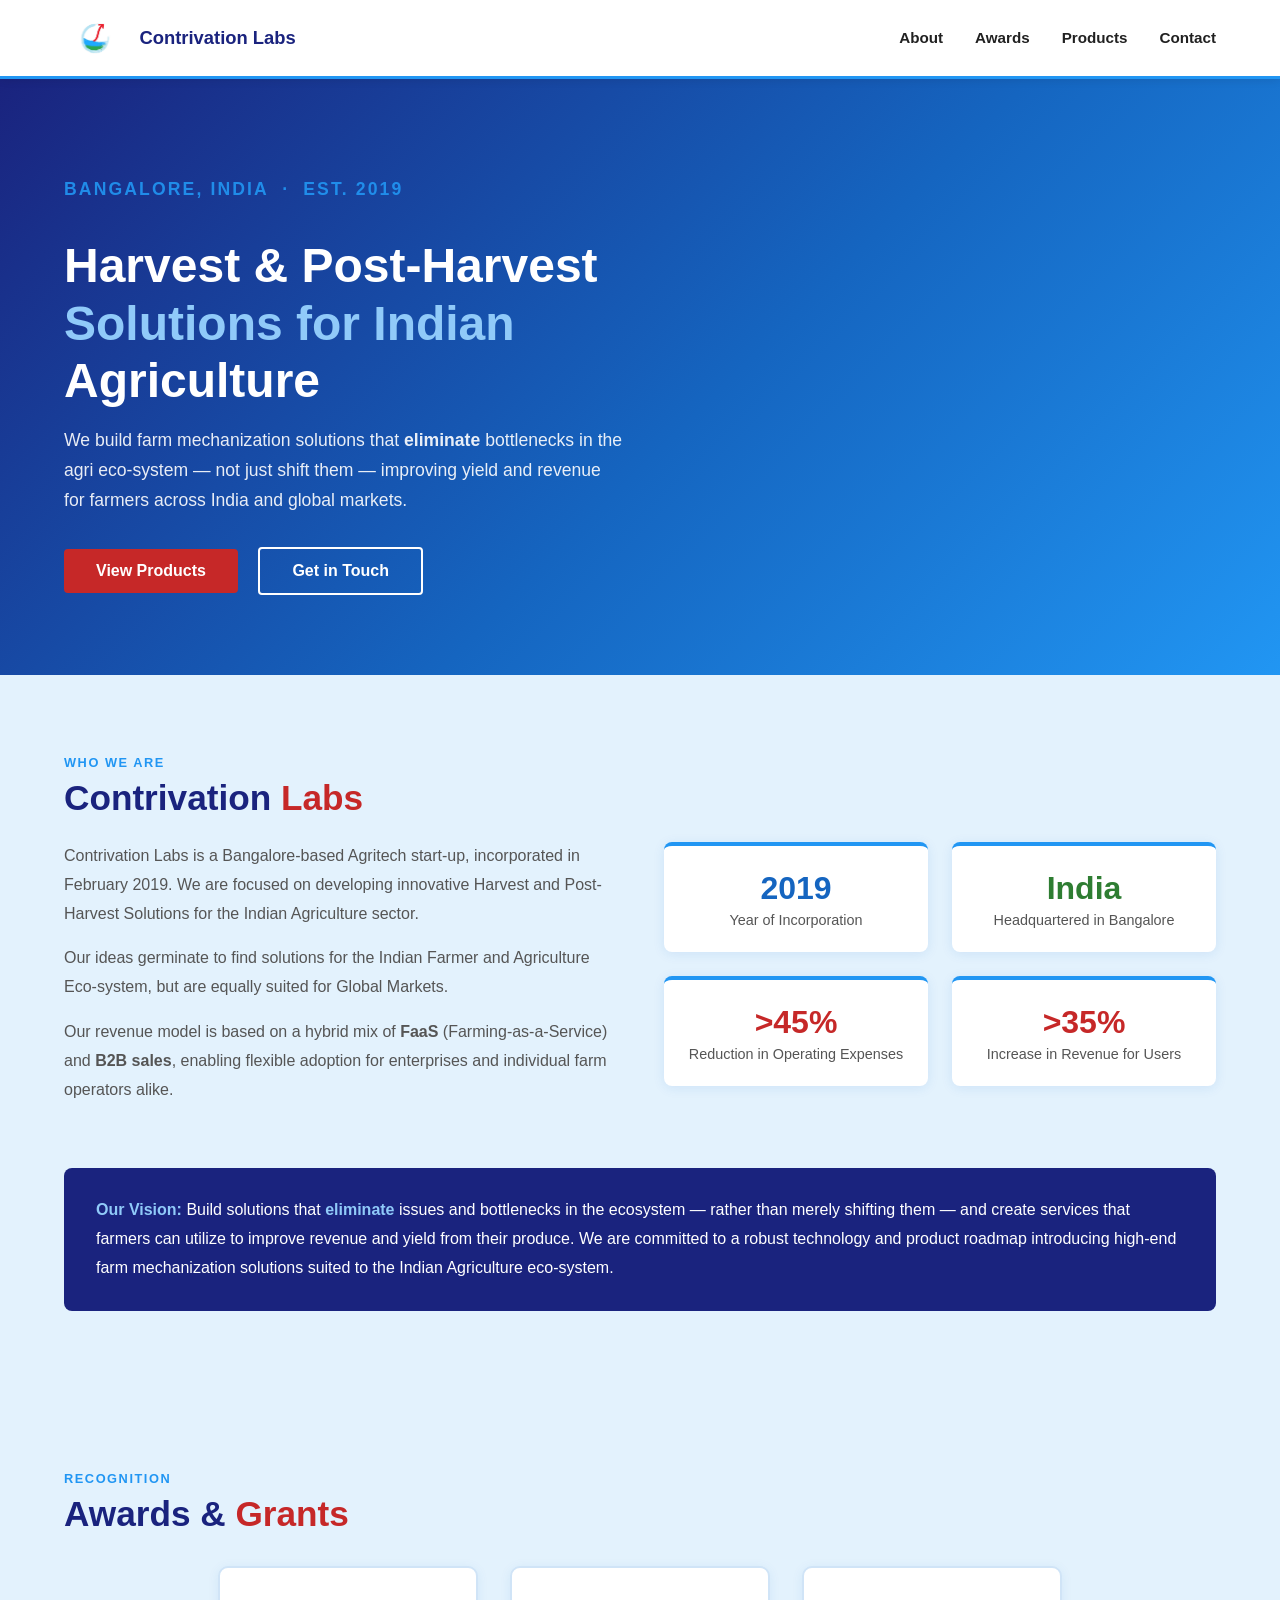
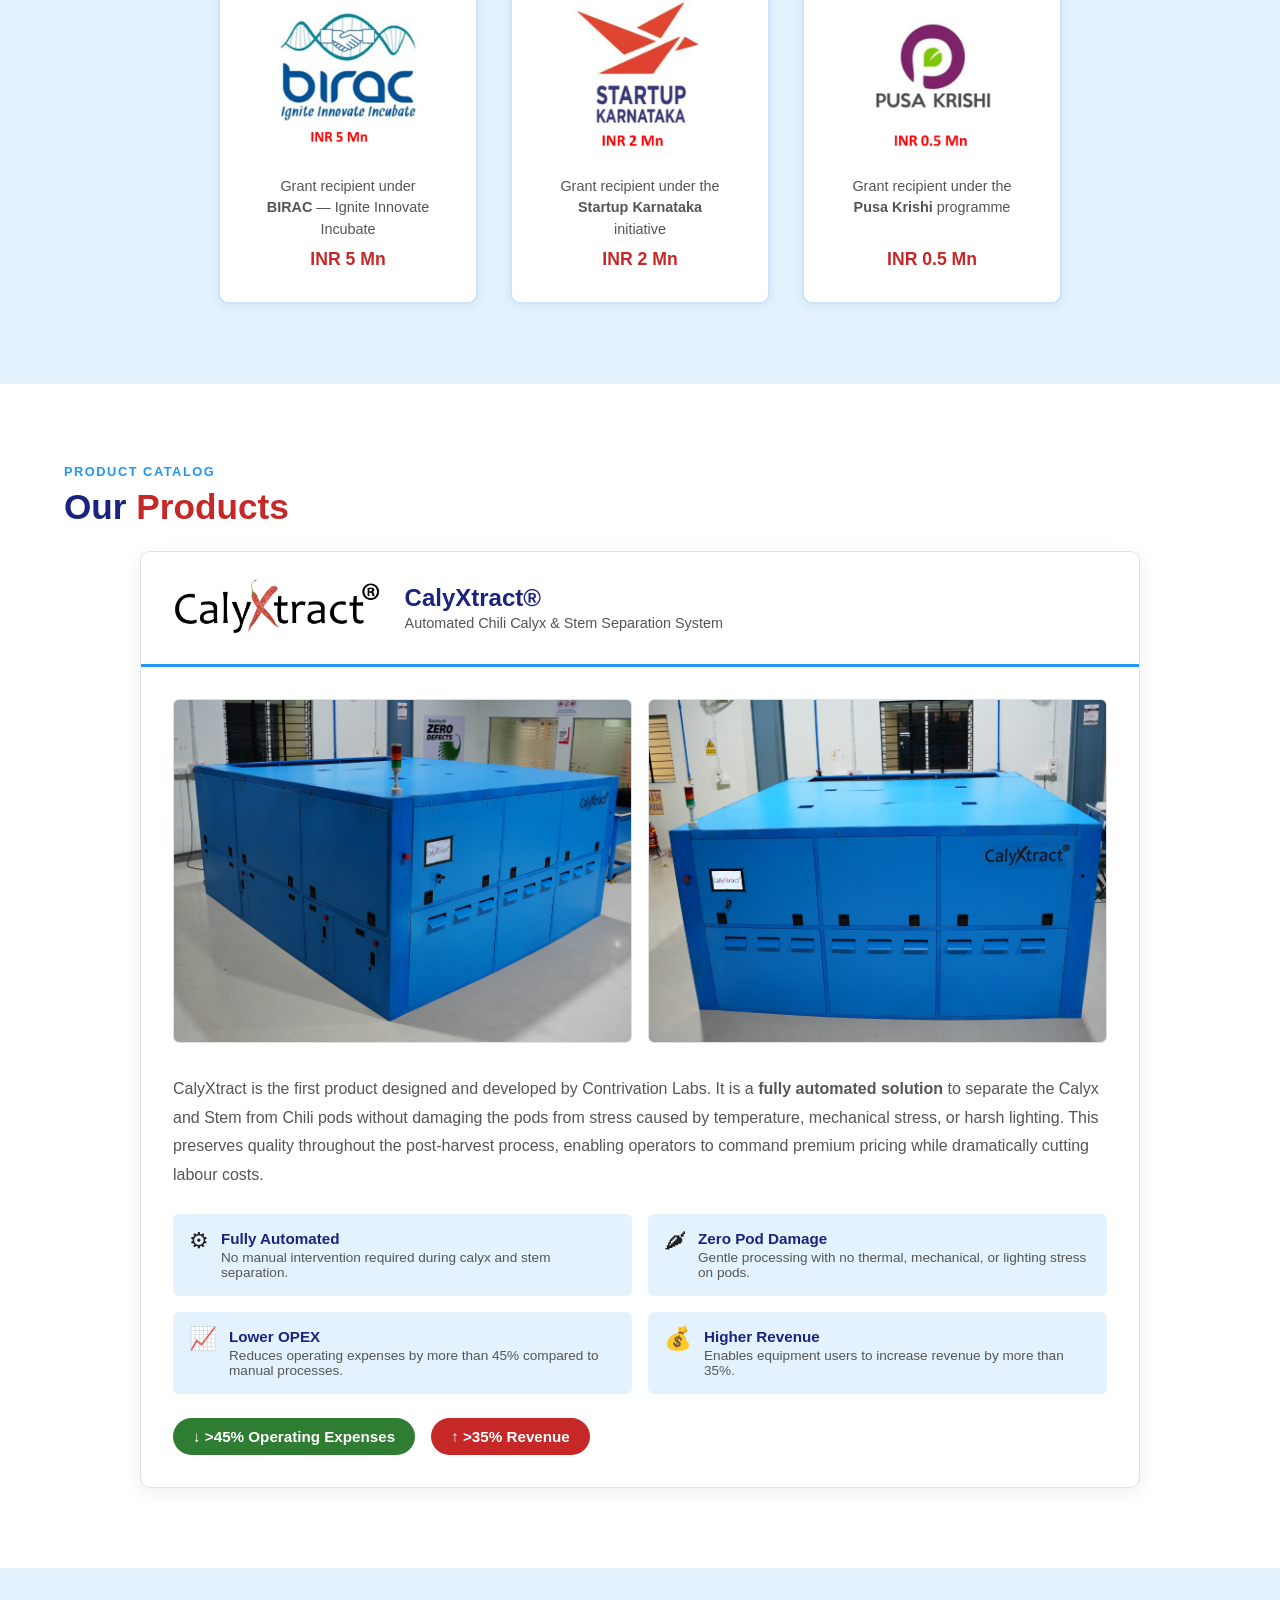
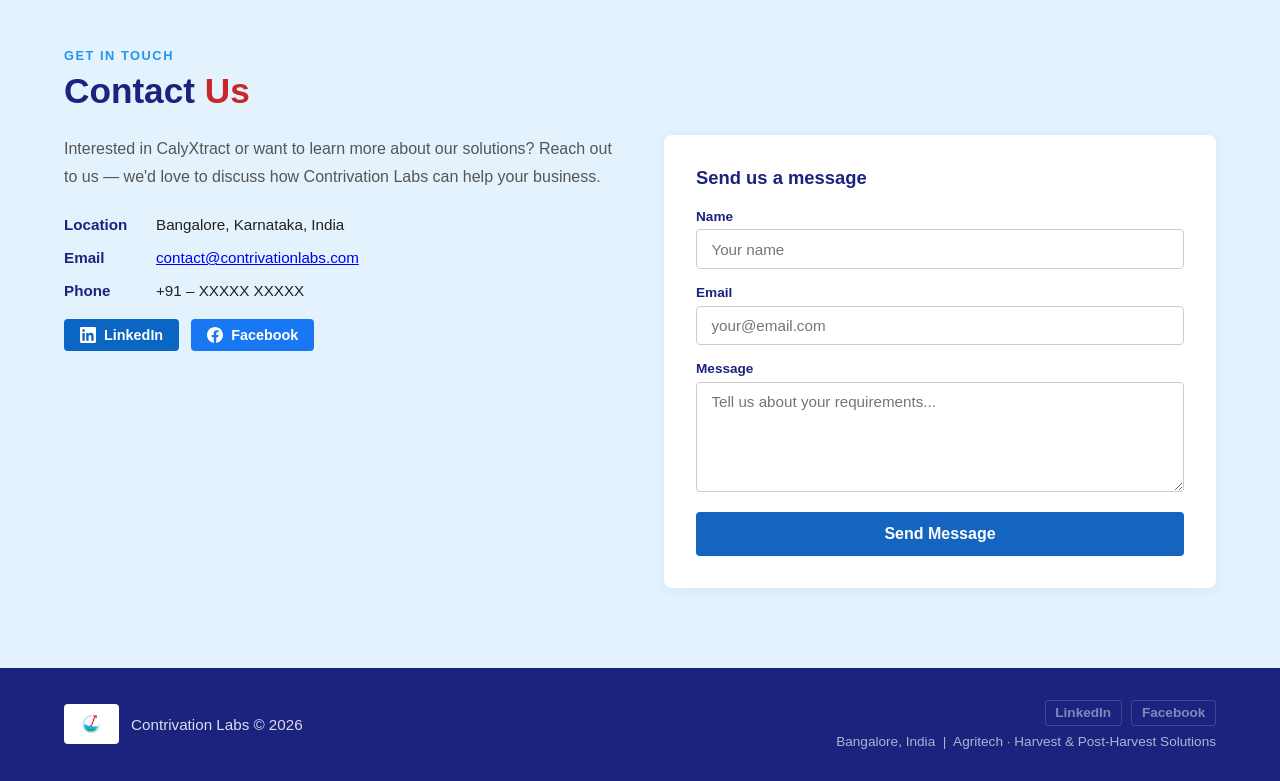
==== commit ea95ea59: "Update copyright year to 2026" ====
--- a/index.html
+++ b/index.html
@@ -10,7 +10,7 @@
 
 <!-- NAV -->
 <nav>
-  <a class="nav-brand" href="#hero">
+  <a class="nav-brand" href="./">
     <img src="media/Logo_Contrivation%20Labs.JPG" alt="Contrivation Labs logo" />
     <span>Contrivation Labs</span>
   </a>
@@ -236,7 +236,7 @@
 <footer>
   <div class="footer-brand">
     <img src="media/Logo_Contrivation%20Labs.JPG" alt="Contrivation Labs" />
-    <span>Contrivation Labs &copy; 2025</span>
+    <span>Contrivation Labs &copy; 2026</span>
   </div>
   <div class="footer-right" style="display:flex; flex-direction:column; align-items:flex-end; gap:0.5rem;">
     <div class="footer-social">
--- a/styles.css
+++ b/styles.css
@@ -136,7 +136,7 @@
   transform: translateY(-4px);
   box-shadow: 0 6px 20px rgba(21,101,192,0.14);
 }
-.award-card img { width: 100%; max-width: 180px; height: auto; display: block; margin: 0 auto 1rem; }
+.award-card img { width: 100%; max-width: 180px; height: 160px; object-fit: contain; display: block; margin: 0 auto 1rem; }
 .award-card p { font-size: 0.9rem; color: var(--muted); line-height: 1.5; margin-bottom: 0.5rem; }
 .award-amount { font-size: 1.1rem; font-weight: 800; color: var(--red); margin-top: auto; }
 
@@ -265,7 +265,7 @@
   flex-wrap: wrap; gap: 1rem;
 }
 footer .footer-brand { display: flex; align-items: center; gap: 0.75rem; }
-footer .footer-brand img { height: 40px; filter: brightness(0) invert(1); }
+footer .footer-brand img { height: 40px; background: var(--white); padding: 4px 8px; border-radius: 4px; }
 footer .footer-brand span { font-size: 0.95rem; opacity: 0.85; }
 footer .footer-right { font-size: 0.85rem; opacity: 0.65; }
 .footer-social { display: flex; gap: 0.6rem; }
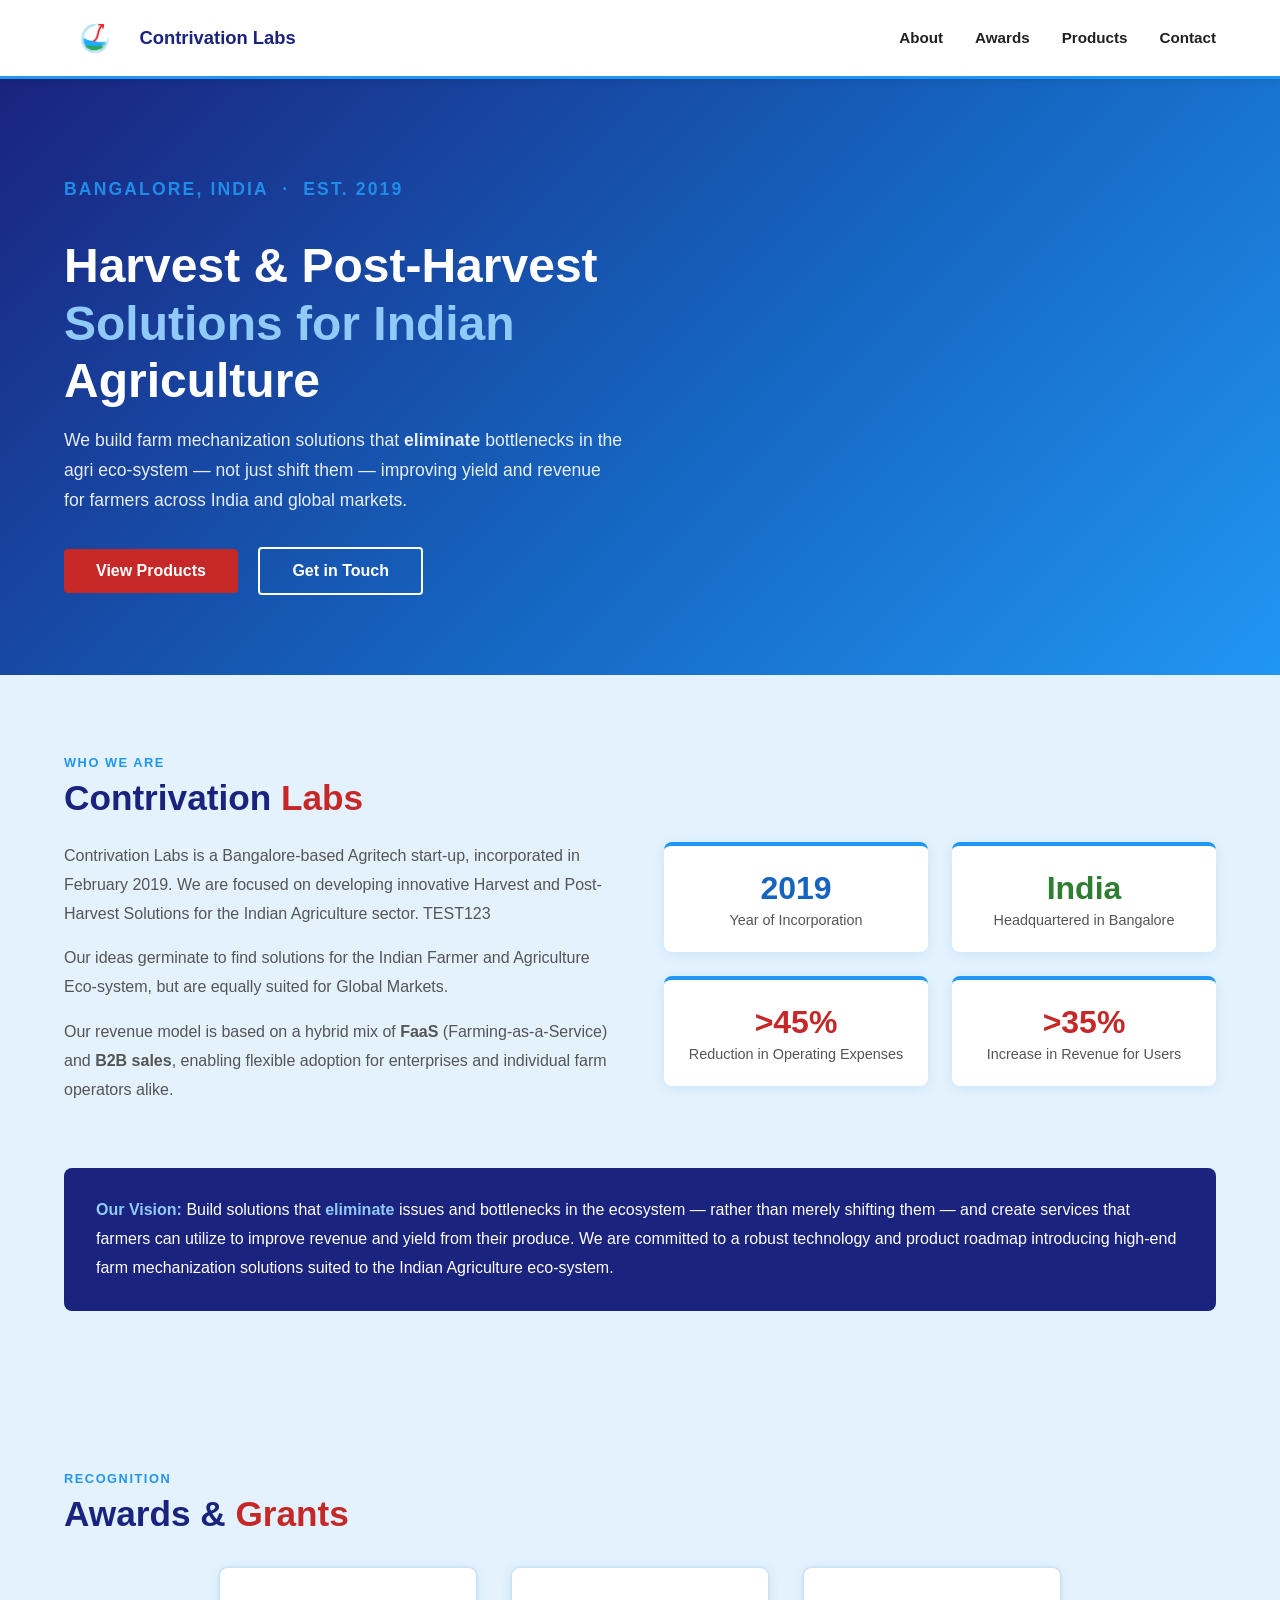
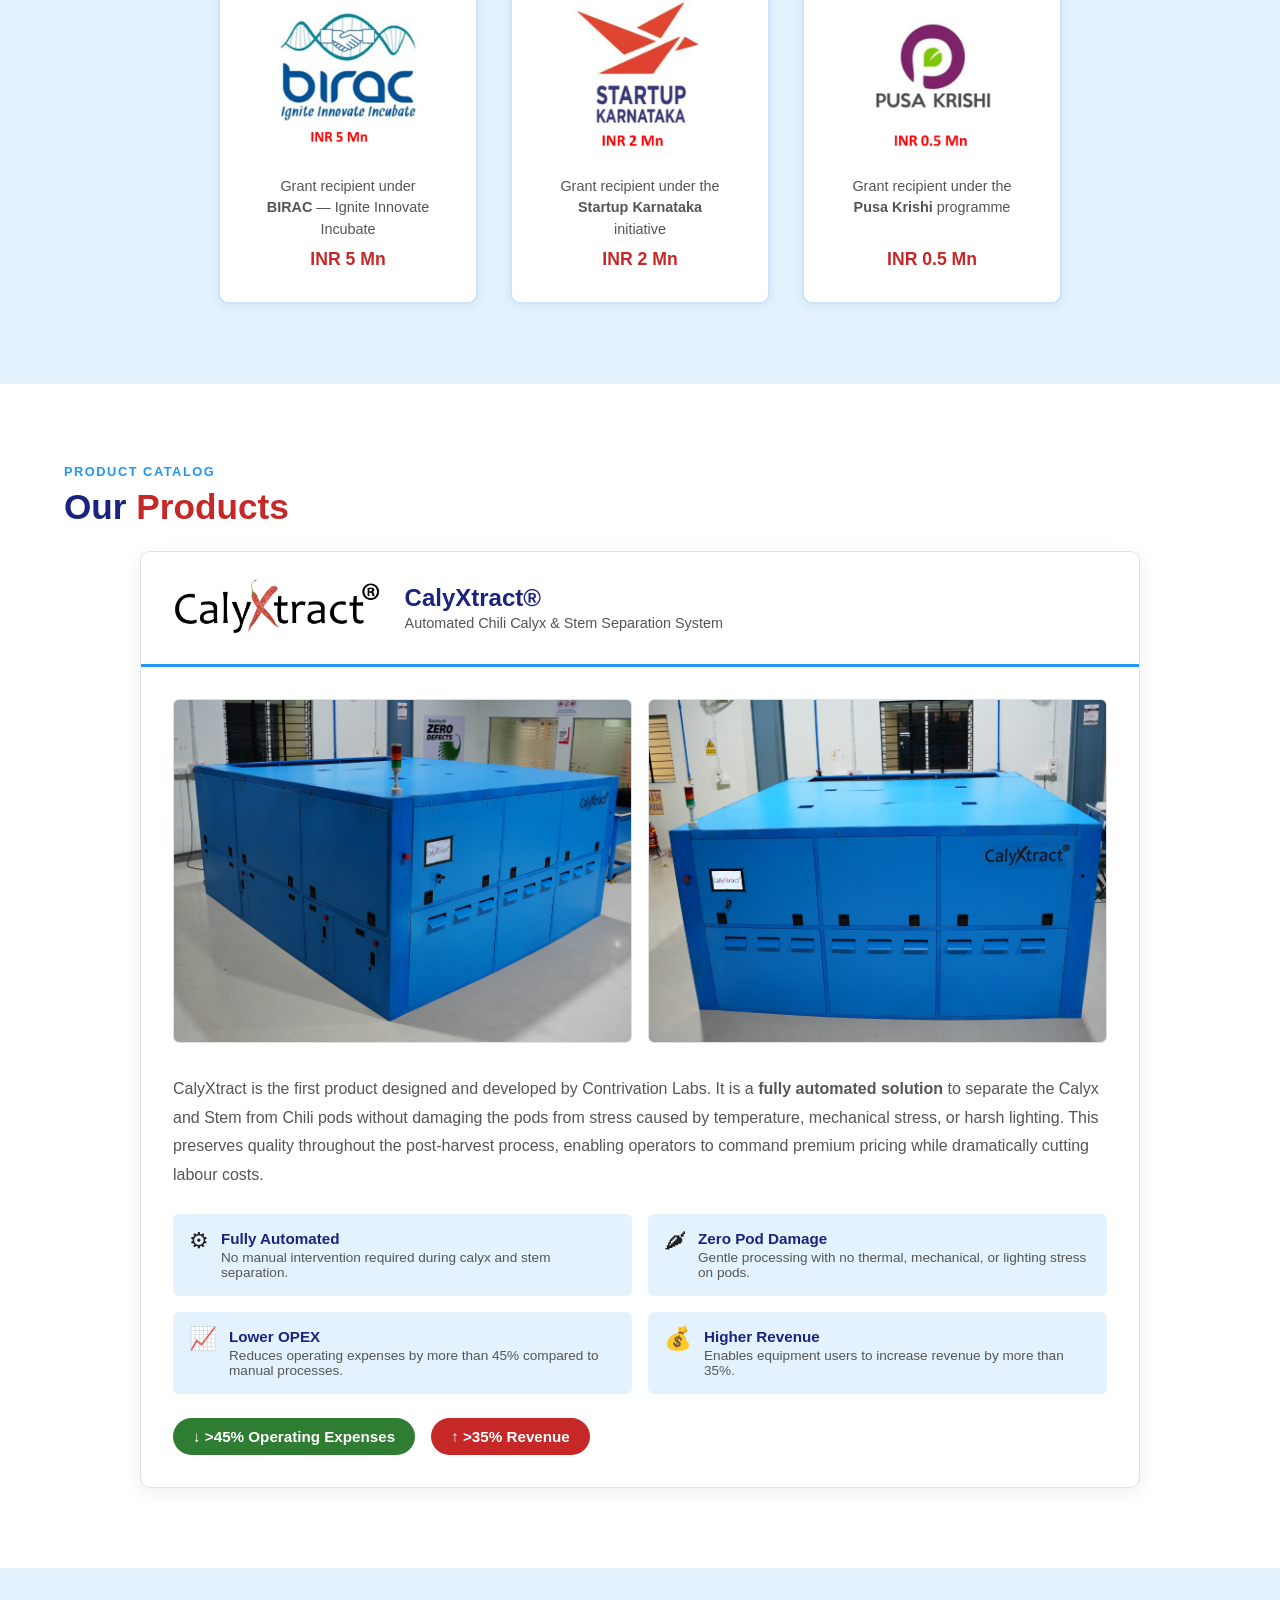
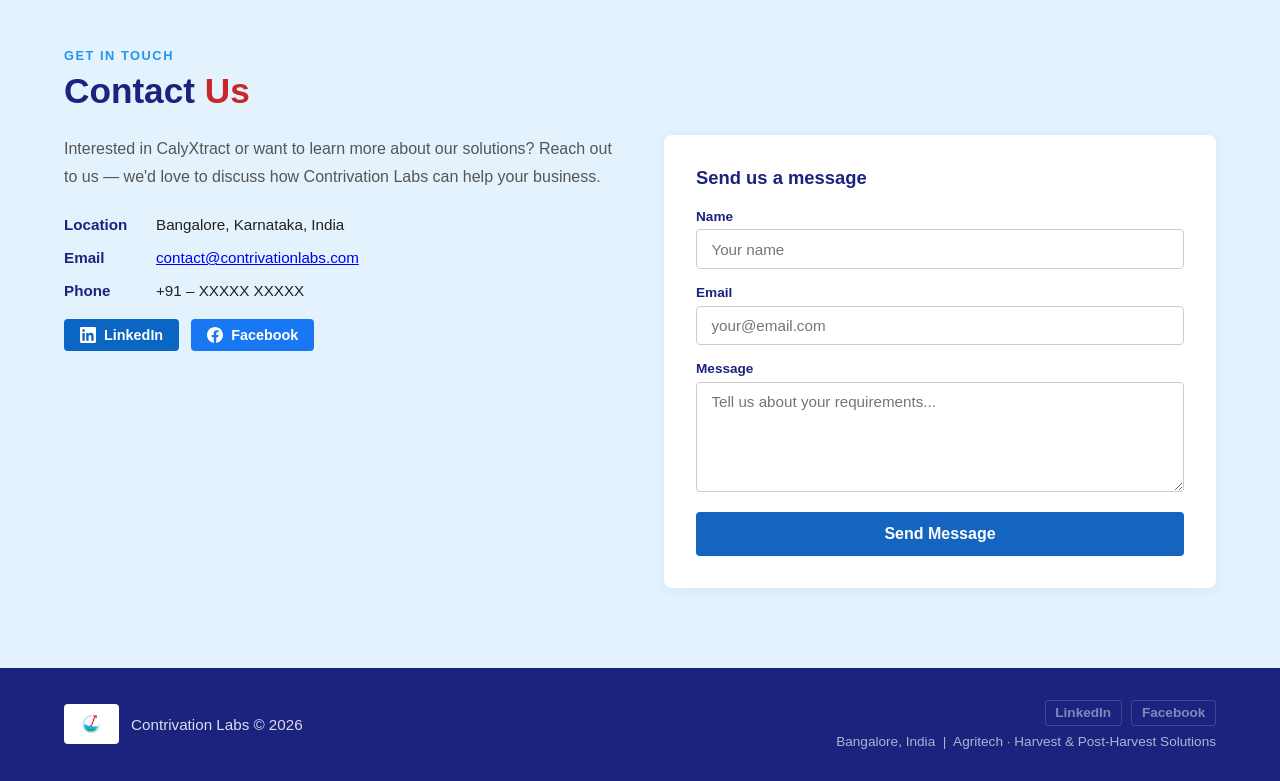
==== commit d51919f2: "chore: update site from content.md [skip ci]" ====
--- a/index.html
+++ b/index.html
@@ -48,7 +48,7 @@
       <p>
         Contrivation Labs is a Bangalore-based Agritech start-up, incorporated in
         February 2019. We are focused on developing innovative Harvest and Post-Harvest
-        Solutions for the Indian Agriculture sector.
+        Solutions for the Indian Agriculture sector. TEST123
       </p>
       <p>
         Our ideas germinate to find solutions for the Indian Farmer and Agriculture
@@ -248,4 +248,4 @@
 </footer>
 
 </body>
-</html>
+</html>
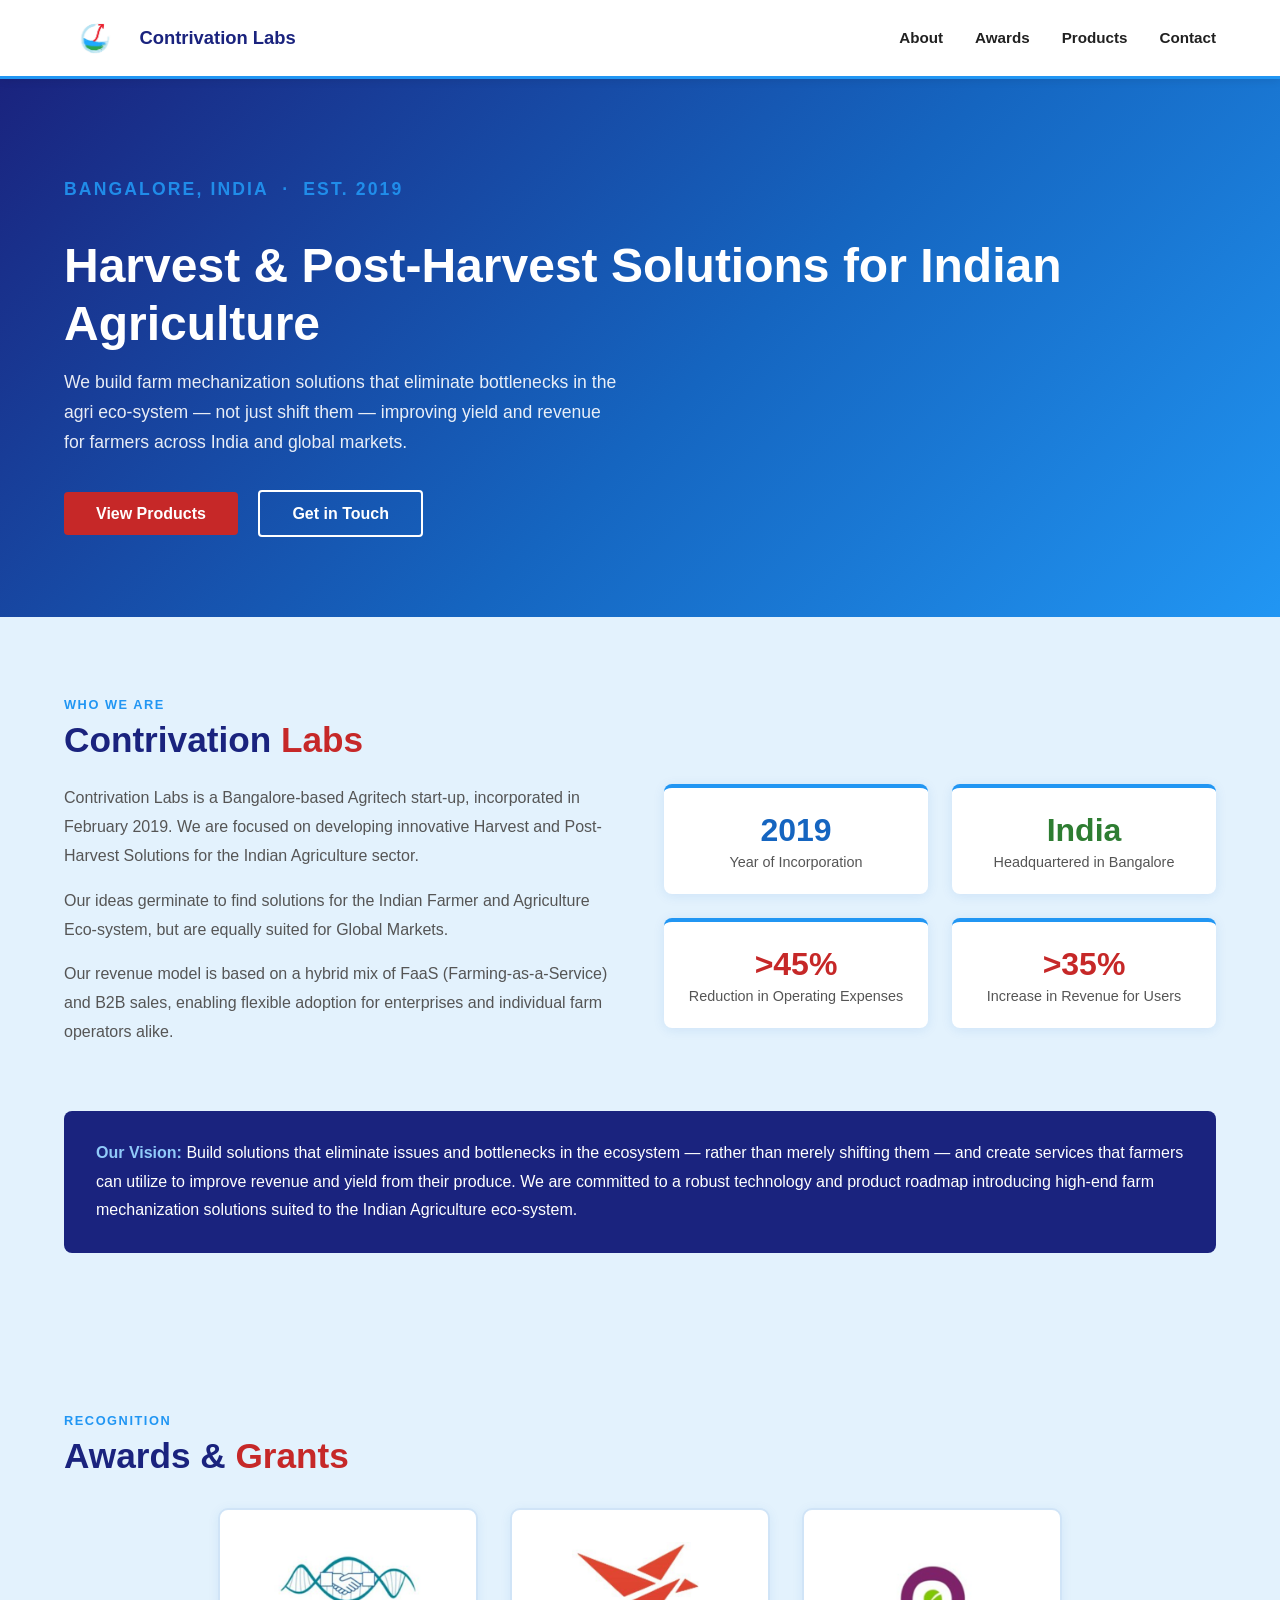
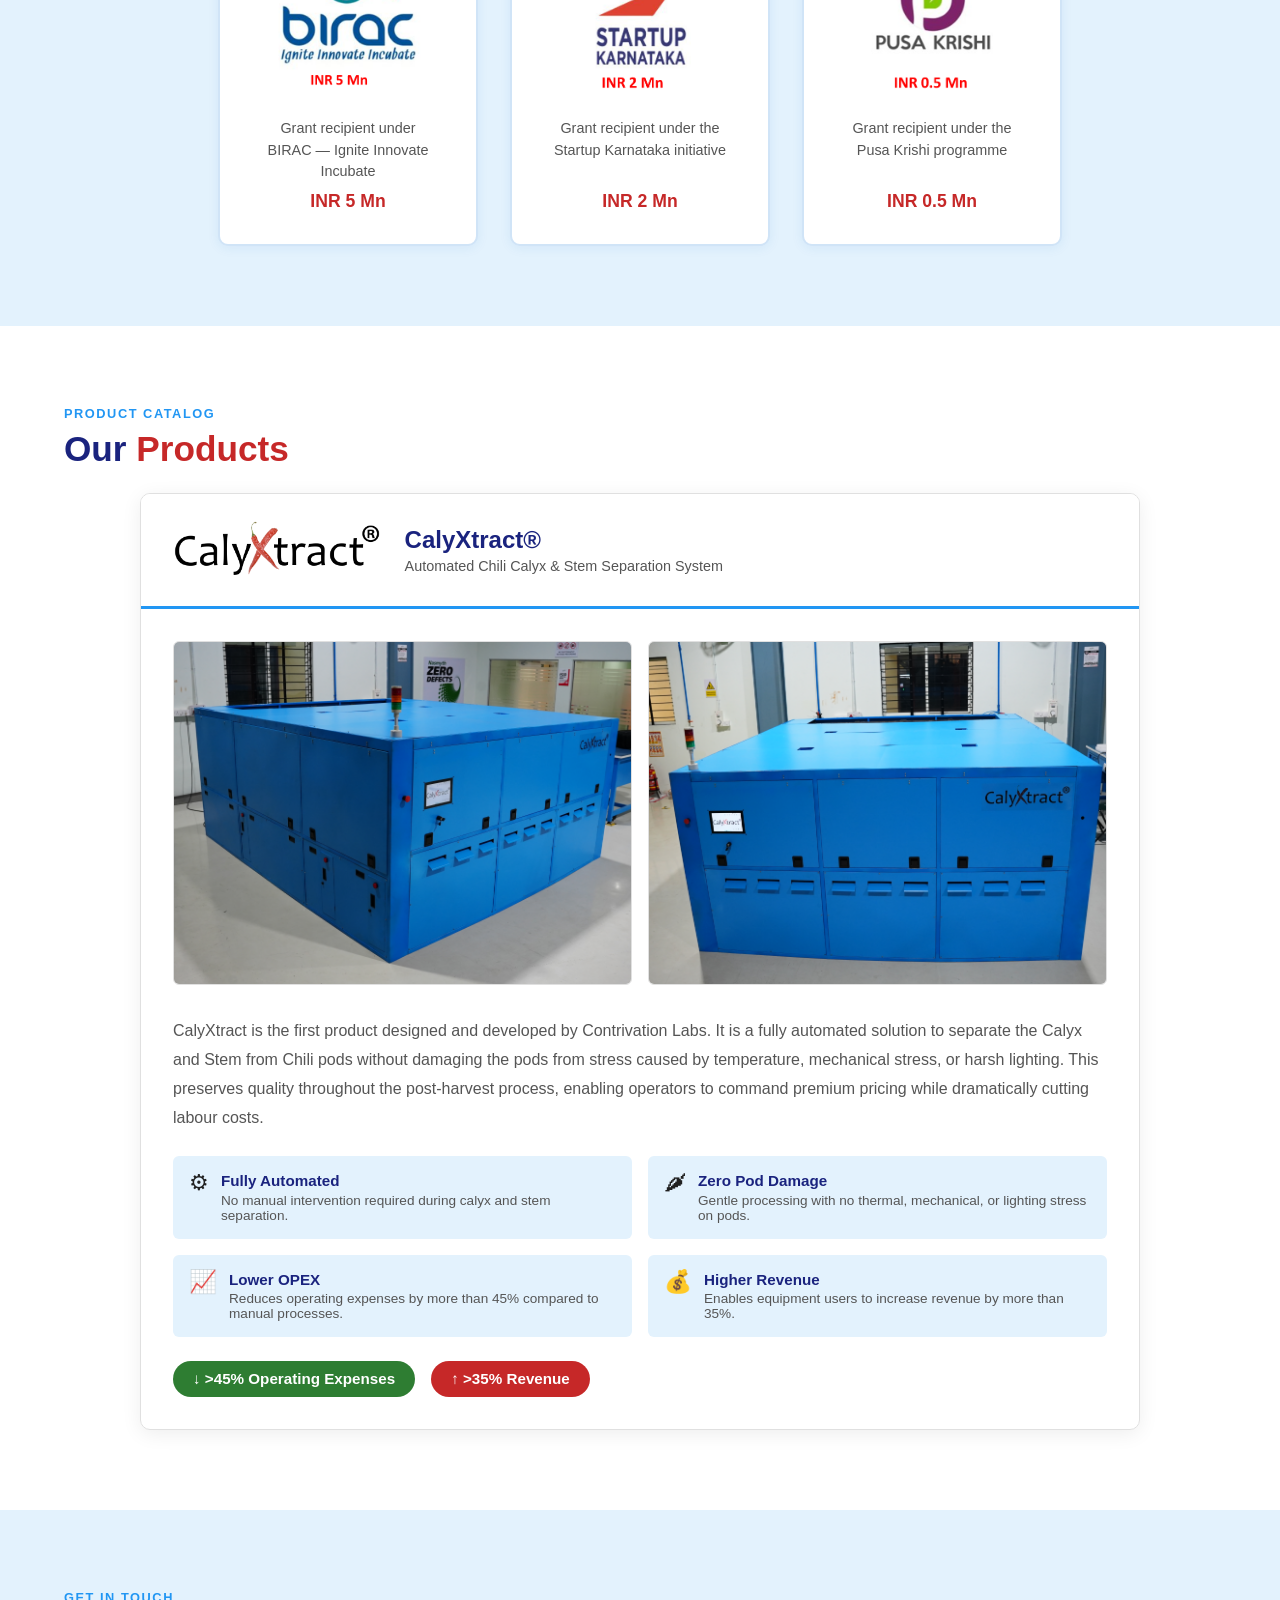
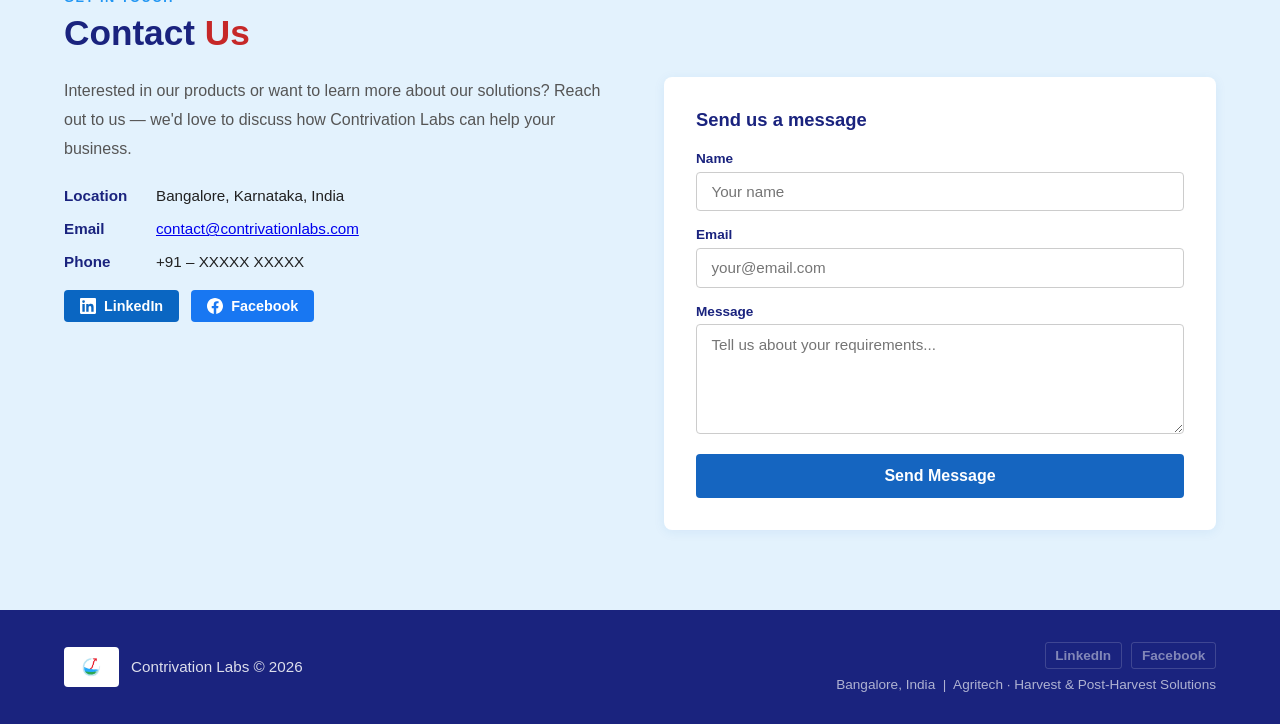
==== commit 0a0f43e2: "deploy: production [skip ci] 24a2ccea13ab21d6819fbdcd5032c58fbb356b59" ====
--- a/index.html
+++ b/index.html
@@ -26,12 +26,8 @@
 <section id="hero">
   <div class="hero-text">
     <p class="section-label">Bangalore, India &nbsp;·&nbsp; Est. 2019</p>
-    <h1>Harvest &amp; Post-Harvest<br><span>Solutions for Indian</span><br>Agriculture</h1>
-    <p>
-      We build farm mechanization solutions that <strong>eliminate</strong> bottlenecks
-      in the agri eco-system — not just shift them — improving yield and revenue
-      for farmers across India and global markets.
-    </p>
+    <h1>Harvest &amp; Post-Harvest Solutions for Indian Agriculture</h1>
+    <p>We build farm mechanization solutions that eliminate bottlenecks in the agri eco-system — not just shift them — improving yield and revenue for farmers across India and global markets.</p>
     <a class="btn btn-primary" href="#catalog">View Products</a>
     <a class="btn btn-outline" href="#contact">Get in Touch</a>
   </div>
@@ -45,20 +41,9 @@
   </div>
   <div class="about-grid">
     <div class="about-text">
-      <p>
-        Contrivation Labs is a Bangalore-based Agritech start-up, incorporated in
-        February 2019. We are focused on developing innovative Harvest and Post-Harvest
-        Solutions for the Indian Agriculture sector. TEST123
-      </p>
-      <p>
-        Our ideas germinate to find solutions for the Indian Farmer and Agriculture
-        Eco-system, but are equally suited for Global Markets.
-      </p>
-      <p>
-        Our revenue model is based on a hybrid mix of <strong>FaaS</strong> (Farming-as-a-Service)
-        and <strong>B2B sales</strong>, enabling flexible adoption for enterprises and individual
-        farm operators alike.
-      </p>
+      <p>Contrivation Labs is a Bangalore-based Agritech start-up, incorporated in February 2019. We are focused on developing innovative Harvest and Post-Harvest Solutions for the Indian Agriculture sector.</p>
+      <p>Our ideas germinate to find solutions for the Indian Farmer and Agriculture Eco-system, but are equally suited for Global Markets.</p>
+      <p>Our revenue model is based on a hybrid mix of FaaS (Farming-as-a-Service) and B2B sales, enabling flexible adoption for enterprises and individual farm operators alike.</p>
     </div>
     <div class="about-stats">
       <div class="stat-card">
@@ -79,11 +64,7 @@
       </div>
     </div>
     <div class="vision-box">
-      <strong>Our Vision:</strong> Build solutions that <strong>eliminate</strong> issues
-      and bottlenecks in the ecosystem — rather than merely shifting them — and create
-      services that farmers can utilize to improve revenue and yield from their produce.
-      We are committed to a robust technology and product roadmap introducing high-end
-      farm mechanization solutions suited to the Indian Agriculture eco-system.
+      <strong>Our Vision:</strong> Build solutions that eliminate issues and bottlenecks in the ecosystem — rather than merely shifting them — and create services that farmers can utilize to improve revenue and yield from their produce. We are committed to a robust technology and product roadmap introducing high-end farm mechanization solutions suited to the Indian Agriculture eco-system.
     </div>
   </div>
 </section>
@@ -93,19 +74,19 @@
   <p class="section-label">Recognition</p>
   <h2 class="section-title">Awards &amp; <span>Grants</span></h2>
   <div class="awards-grid">
+        <div class="award-card">
+      <img src="media/birac.png" alt="Award 1" />
+      <p>Grant recipient under BIRAC — Ignite Innovate Incubate</p>
+      <span class="award-amount">INR 5 Mn</span>
+    </div>
     <div class="award-card">
-      <img src="media/birac.png" alt="BIRAC grant" />
-      <p>Grant recipient under <strong>BIRAC</strong> — Ignite Innovate Incubate</p>
-      <span class="award-amount">INR 5 Mn</span>
+      <img src="media/startup_karnataka.png" alt="Award 2" />
+      <p>Grant recipient under the Startup Karnataka initiative</p>
+      <span class="award-amount">INR 2 Mn</span>
     </div>
     <div class="award-card">
-      <img src="media/startup_karnataka.png" alt="Startup Karnataka grant" />
-      <p>Grant recipient under the <strong>Startup Karnataka</strong> initiative</p>
-      <span class="award-amount">INR 2 Mn</span>
-    </div>
-    <div class="award-card">
-      <img src="media/pusa_krishi.png" alt="Pusa Krishi grant" />
-      <p>Grant recipient under the <strong>Pusa Krishi</strong> programme</p>
+      <img src="media/pusa_krishi.png" alt="Award 3" />
+      <p>Grant recipient under the Pusa Krishi programme</p>
       <span class="award-amount">INR 0.5 Mn</span>
     </div>
   </div>
@@ -115,27 +96,20 @@
 <section id="catalog">
   <p class="section-label">Product Catalog</p>
   <h2 class="section-title">Our <span>Products</span></h2>
-
-  <div class="product-card">
+    <div class="product-card">
     <div class="product-header">
-      <img src="media/calyxtract_logo.png" alt="CalyXtract logo" />
+      <img src="media/calyxtract_logo.png" alt="CalyXtract® logo" />
       <div>
-        <h3>CalyXtract&reg;</h3>
+        <h3>CalyXtract®</h3>
         <p>Automated Chili Calyx &amp; Stem Separation System</p>
       </div>
     </div>
     <div class="product-body">
       <div class="product-images">
-        <img src="media/Calyxtract-productpic1.JPG" alt="CalyXtract machine — front-angle view" />
-        <img src="media/Calyxtract-productpic2.JPG" alt="CalyXtract machine — front view" />
-      </div>
-      <p class="product-desc">
-        CalyXtract is the first product designed and developed by Contrivation Labs. It is a
-        <strong>fully automated solution</strong> to separate the Calyx and Stem from Chili pods
-        without damaging the pods from stress caused by temperature, mechanical stress, or
-        harsh lighting. This preserves quality throughout the post-harvest process, enabling
-        operators to command premium pricing while dramatically cutting labour costs.
-      </p>
+        <img src="media/Calyxtract-productpic1.JPG" alt="CalyXtract® — photo 1" />
+        <img src="media/Calyxtract-productpic2.JPG" alt="CalyXtract® — photo 2" />
+      </div>
+      <p class="product-desc">CalyXtract is the first product designed and developed by Contrivation Labs. It is a fully automated solution to separate the Calyx and Stem from Chili pods without damaging the pods from stress caused by temperature, mechanical stress, or harsh lighting. This preserves quality throughout the post-harvest process, enabling operators to command premium pricing while dramatically cutting labour costs.</p>
       <div class="benefits">
         <div class="benefit">
           <div class="benefit-icon">&#9881;</div>
@@ -167,8 +141,8 @@
         </div>
       </div>
       <div class="savings-bar">
-        <span class="saving-pill">&#8595; &gt;45% Operating Expenses</span>
-        <span class="saving-pill red-pill">&#8593; &gt;35% Revenue</span>
+        <span class="saving-pill">↓ &gt;45% Operating Expenses</span>
+        <span class="saving-pill red-pill">↑ &gt;35% Revenue</span>
       </div>
     </div>
   </div>
@@ -181,7 +155,7 @@
   <div class="contact-grid">
     <div class="contact-info">
       <p>
-        Interested in CalyXtract or want to learn more about our solutions?
+        Interested in our products or want to learn more about our solutions?
         Reach out to us — we'd love to discuss how Contrivation Labs can help
         your business.
       </p>
@@ -191,13 +165,11 @@
       </div>
       <div class="contact-detail">
         <strong>Email</strong>
-        <!-- TODO: replace with your contact email -->
         <a href="mailto:contact@contrivationlabs.com">contact@contrivationlabs.com</a>
       </div>
       <div class="contact-detail">
         <strong>Phone</strong>
-        <!-- TODO: replace with your phone number -->
-        <span>+91 &ndash; XXXXX XXXXX</span>
+        <span>+91 – XXXXX XXXXX</span>
       </div>
       <div class="social-links">
         <a class="social-btn linkedin" href="https://www.linkedin.com/company/contrivation-labs-pvt-ltd/" target="_blank" rel="noopener">
@@ -248,4 +220,4 @@
 </footer>
 
 </body>
-</html>+</html>
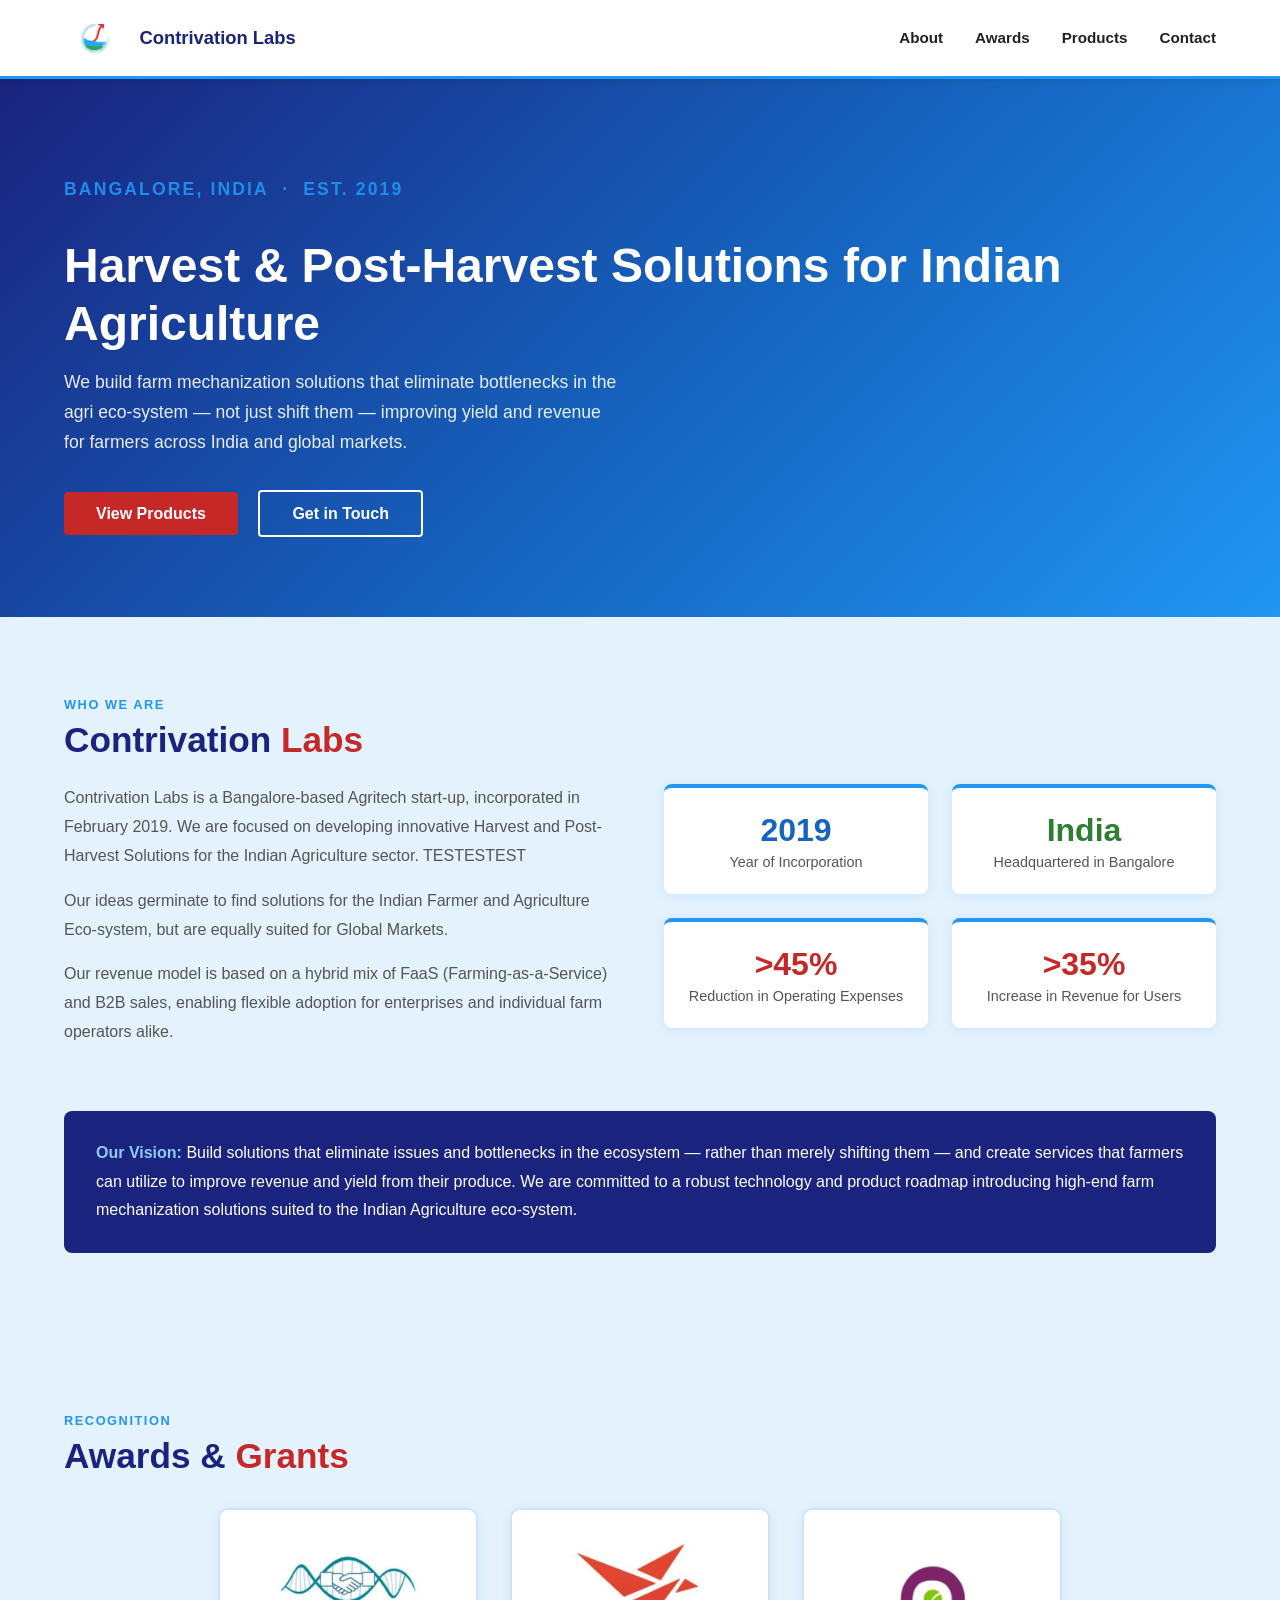
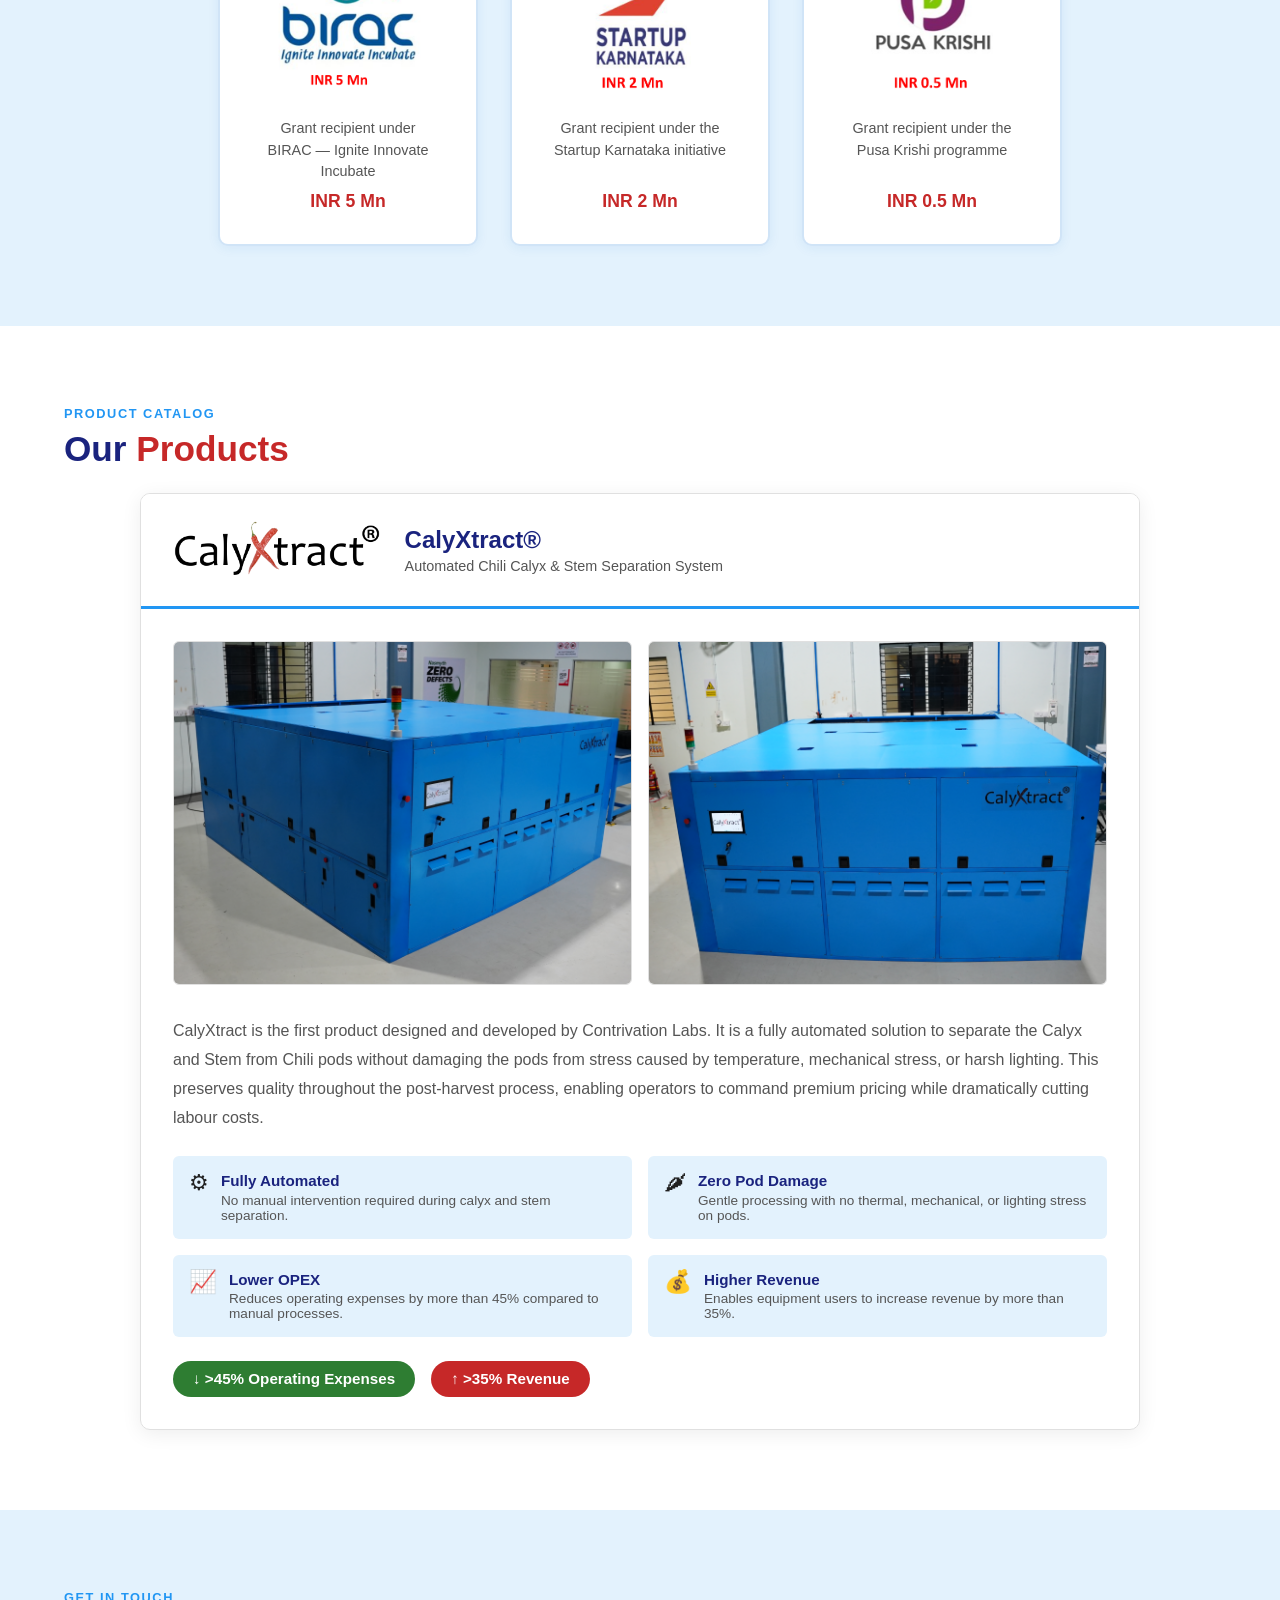
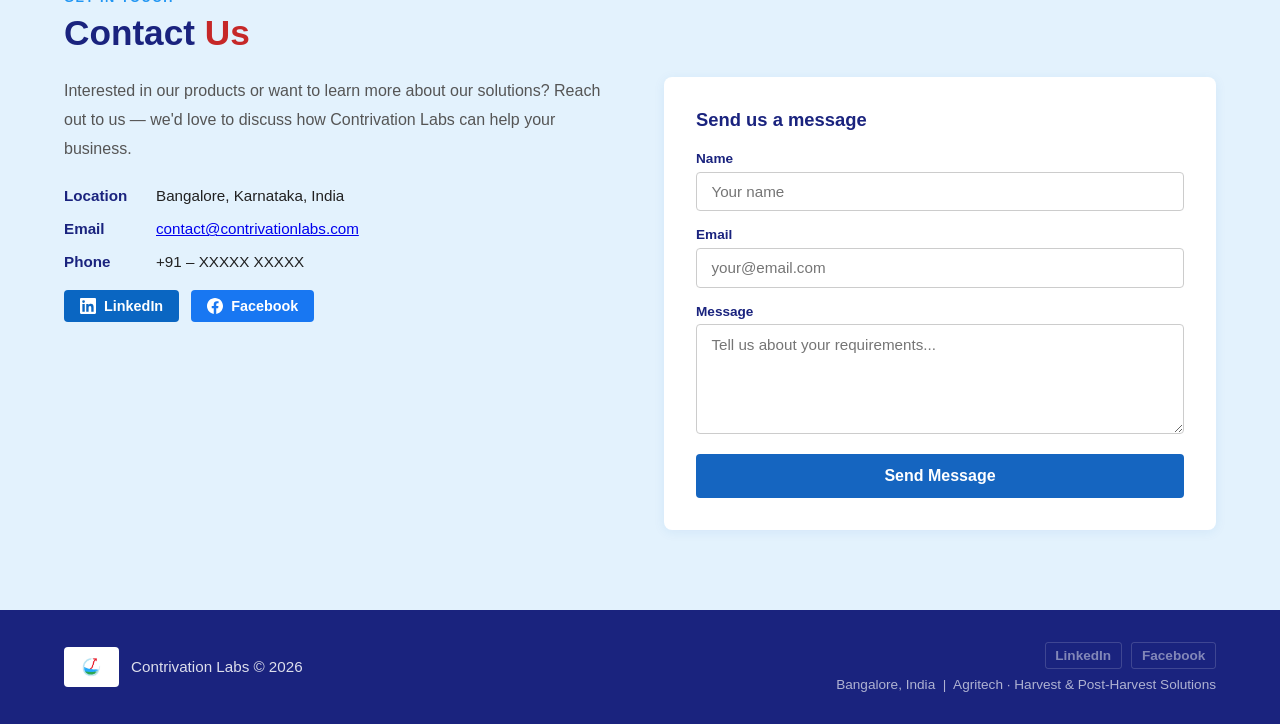
==== commit adde267a: "chore: update site from content.md [skip ci]" ====
--- a/index.html
+++ b/index.html
@@ -41,7 +41,7 @@
   </div>
   <div class="about-grid">
     <div class="about-text">
-      <p>Contrivation Labs is a Bangalore-based Agritech start-up, incorporated in February 2019. We are focused on developing innovative Harvest and Post-Harvest Solutions for the Indian Agriculture sector.</p>
+      <p>Contrivation Labs is a Bangalore-based Agritech start-up, incorporated in February 2019. We are focused on developing innovative Harvest and Post-Harvest Solutions for the Indian Agriculture sector. TESTESTEST</p>
       <p>Our ideas germinate to find solutions for the Indian Farmer and Agriculture Eco-system, but are equally suited for Global Markets.</p>
       <p>Our revenue model is based on a hybrid mix of FaaS (Farming-as-a-Service) and B2B sales, enabling flexible adoption for enterprises and individual farm operators alike.</p>
     </div>
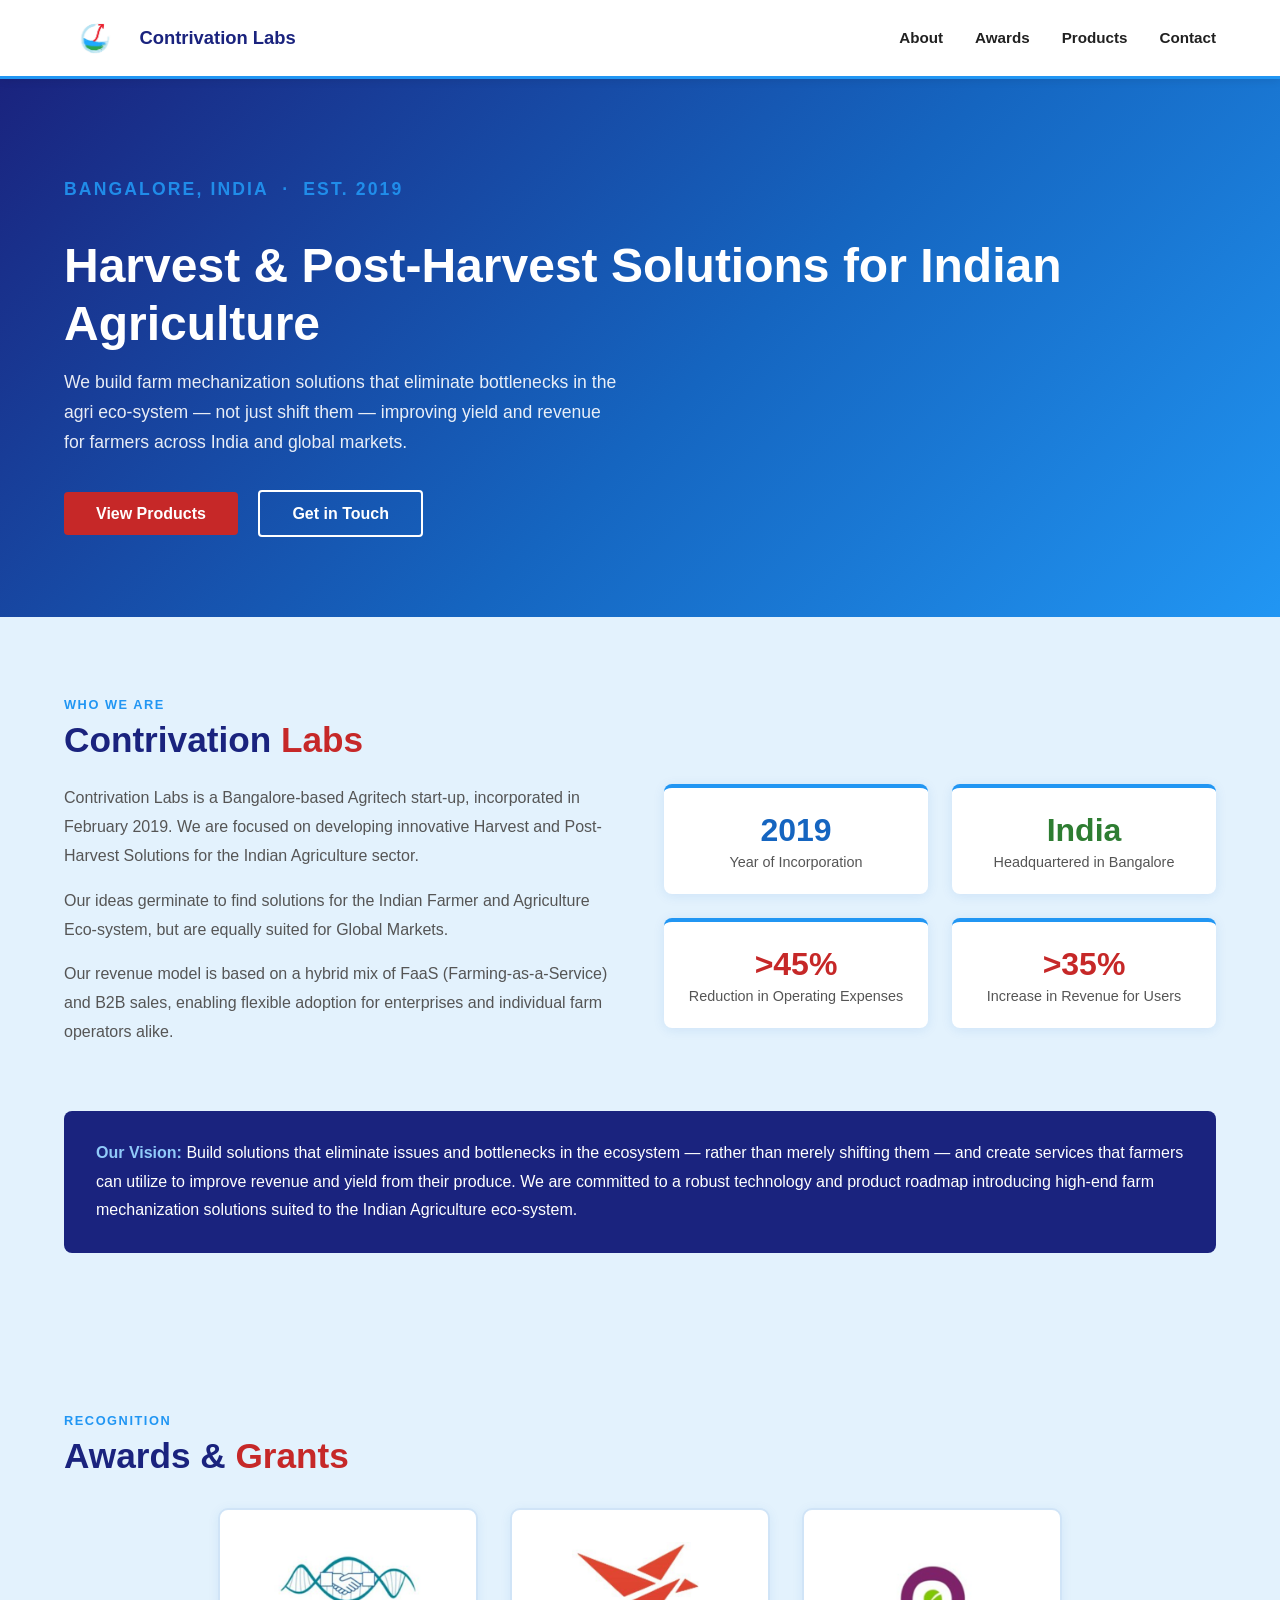
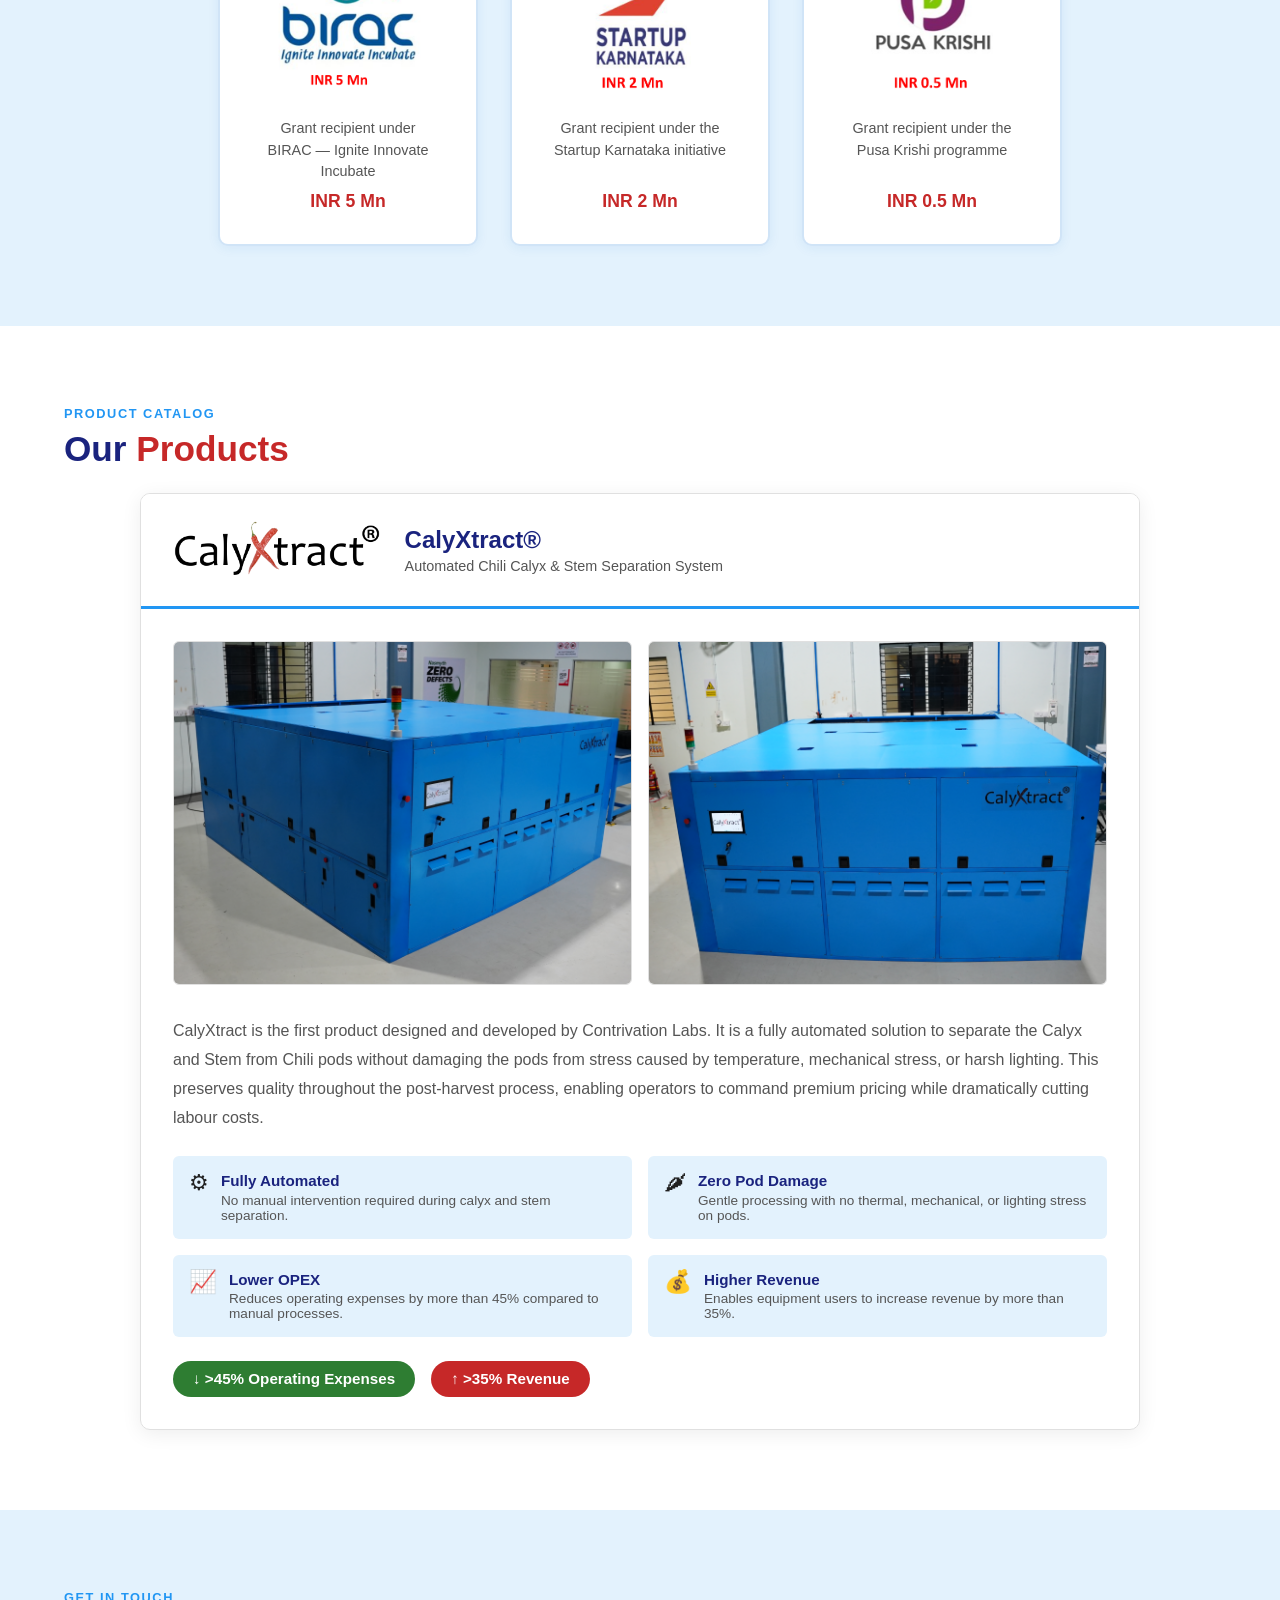
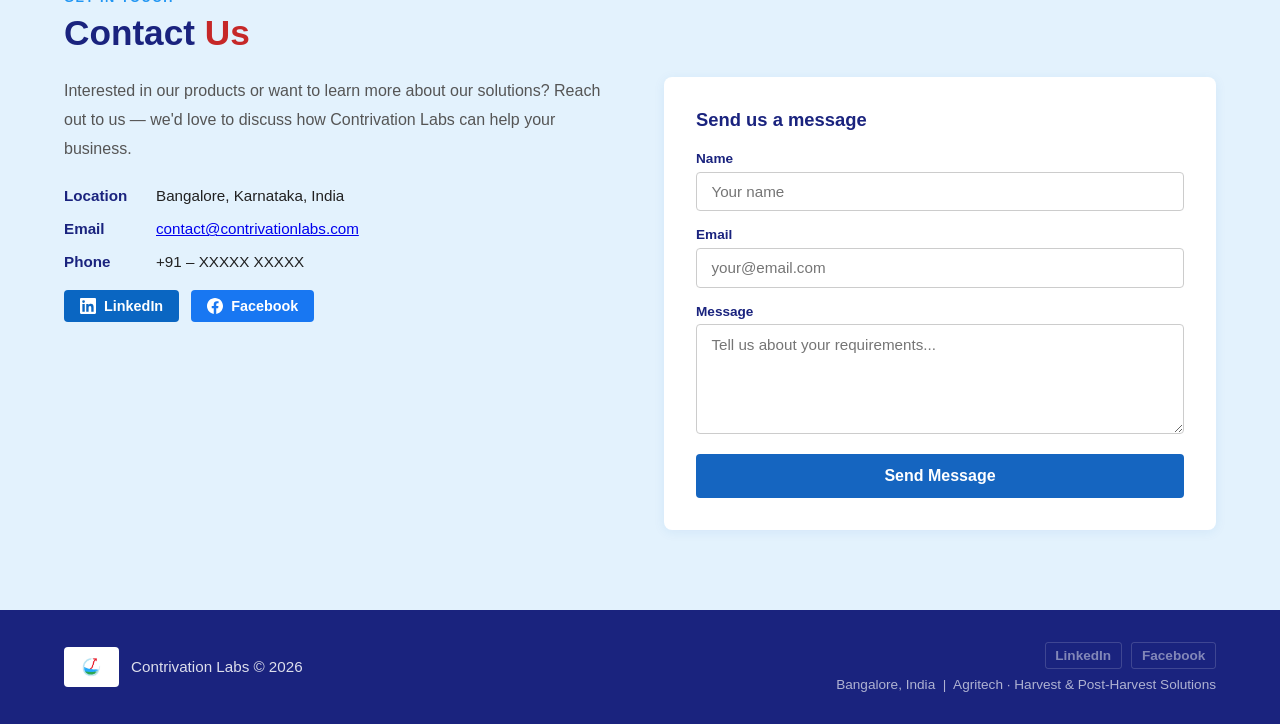
==== commit 13723b49: "fix: apply change requested by @RithwikU [skip-claude]" ====
--- a/index.html
+++ b/index.html
@@ -41,7 +41,7 @@
   </div>
   <div class="about-grid">
     <div class="about-text">
-      <p>Contrivation Labs is a Bangalore-based Agritech start-up, incorporated in February 2019. We are focused on developing innovative Harvest and Post-Harvest Solutions for the Indian Agriculture sector. TESTESTEST</p>
+      <p>Contrivation Labs is a Bangalore-based Agritech start-up, incorporated in February 2019. We are focused on developing innovative Harvest and Post-Harvest Solutions for the Indian Agriculture sector.</p>
       <p>Our ideas germinate to find solutions for the Indian Farmer and Agriculture Eco-system, but are equally suited for Global Markets.</p>
       <p>Our revenue model is based on a hybrid mix of FaaS (Farming-as-a-Service) and B2B sales, enabling flexible adoption for enterprises and individual farm operators alike.</p>
     </div>
@@ -220,4 +220,4 @@
 </footer>
 
 </body>
-</html>
+</html>
